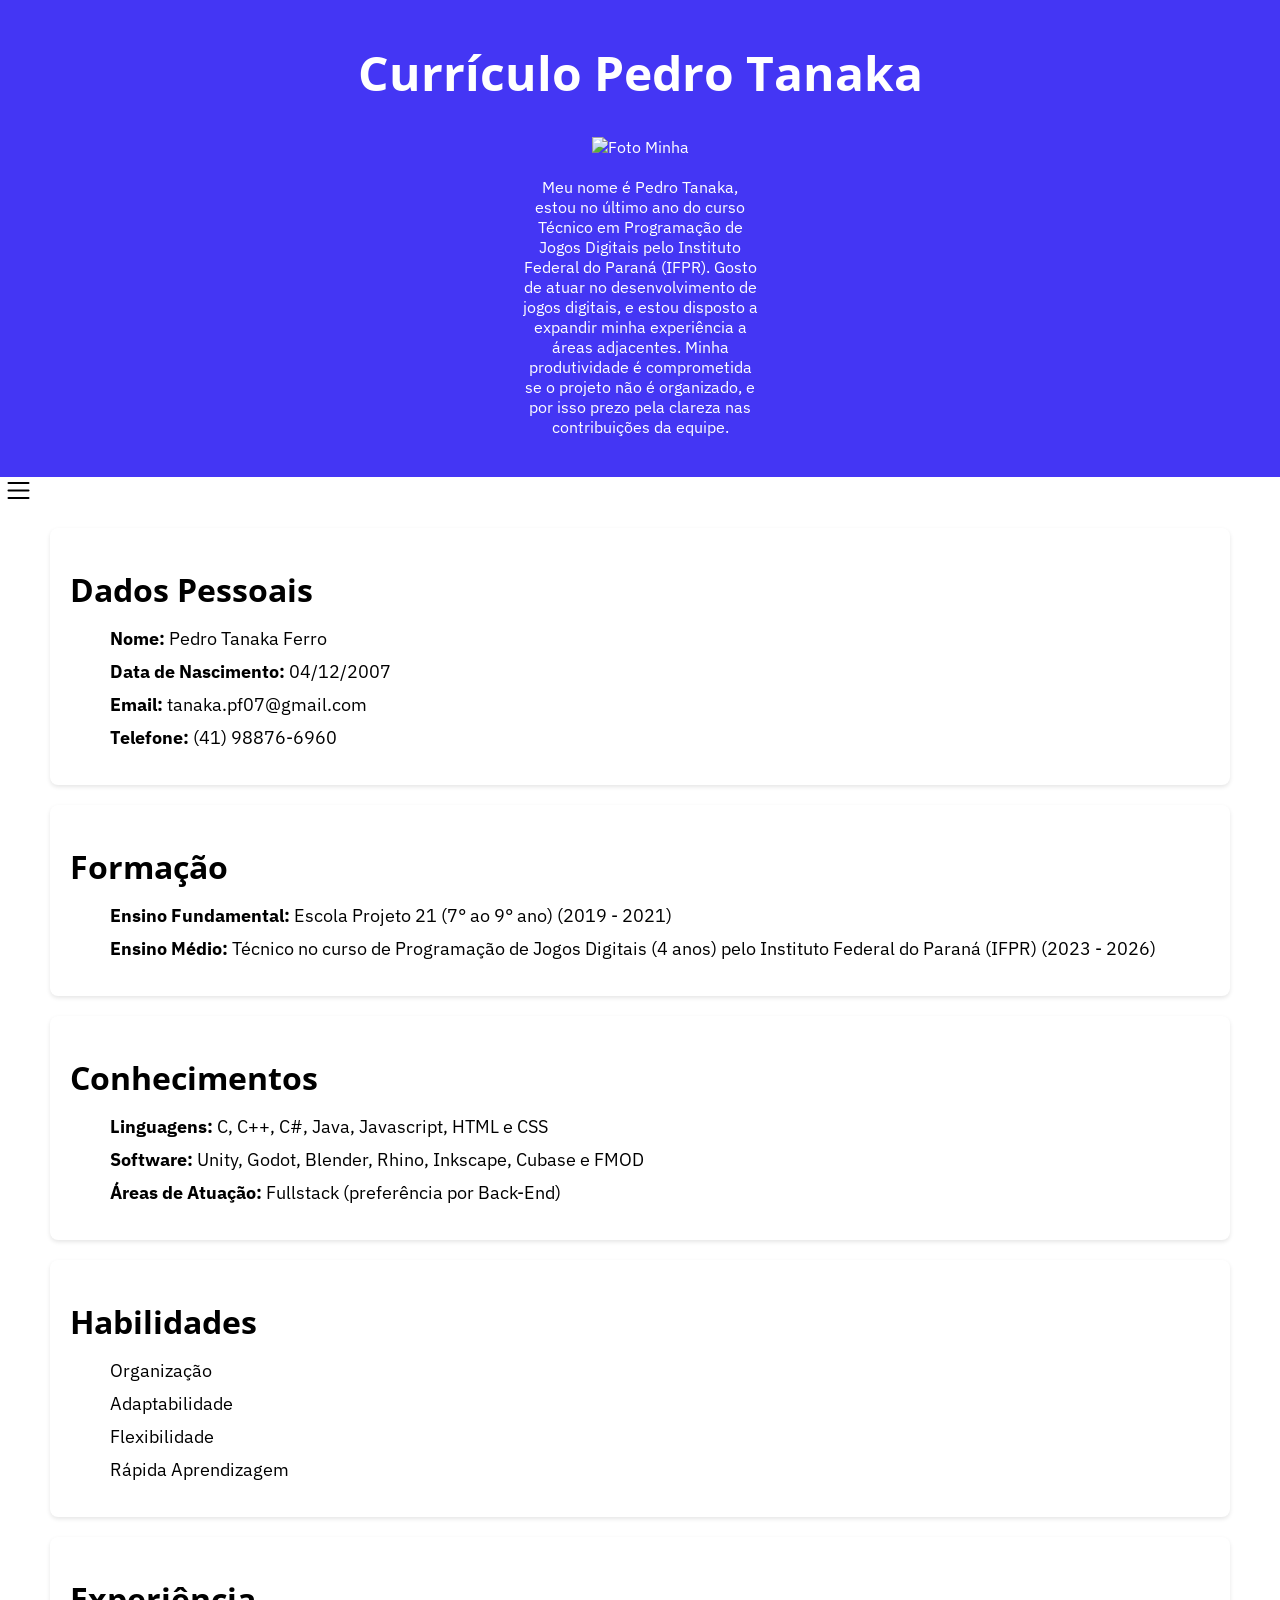
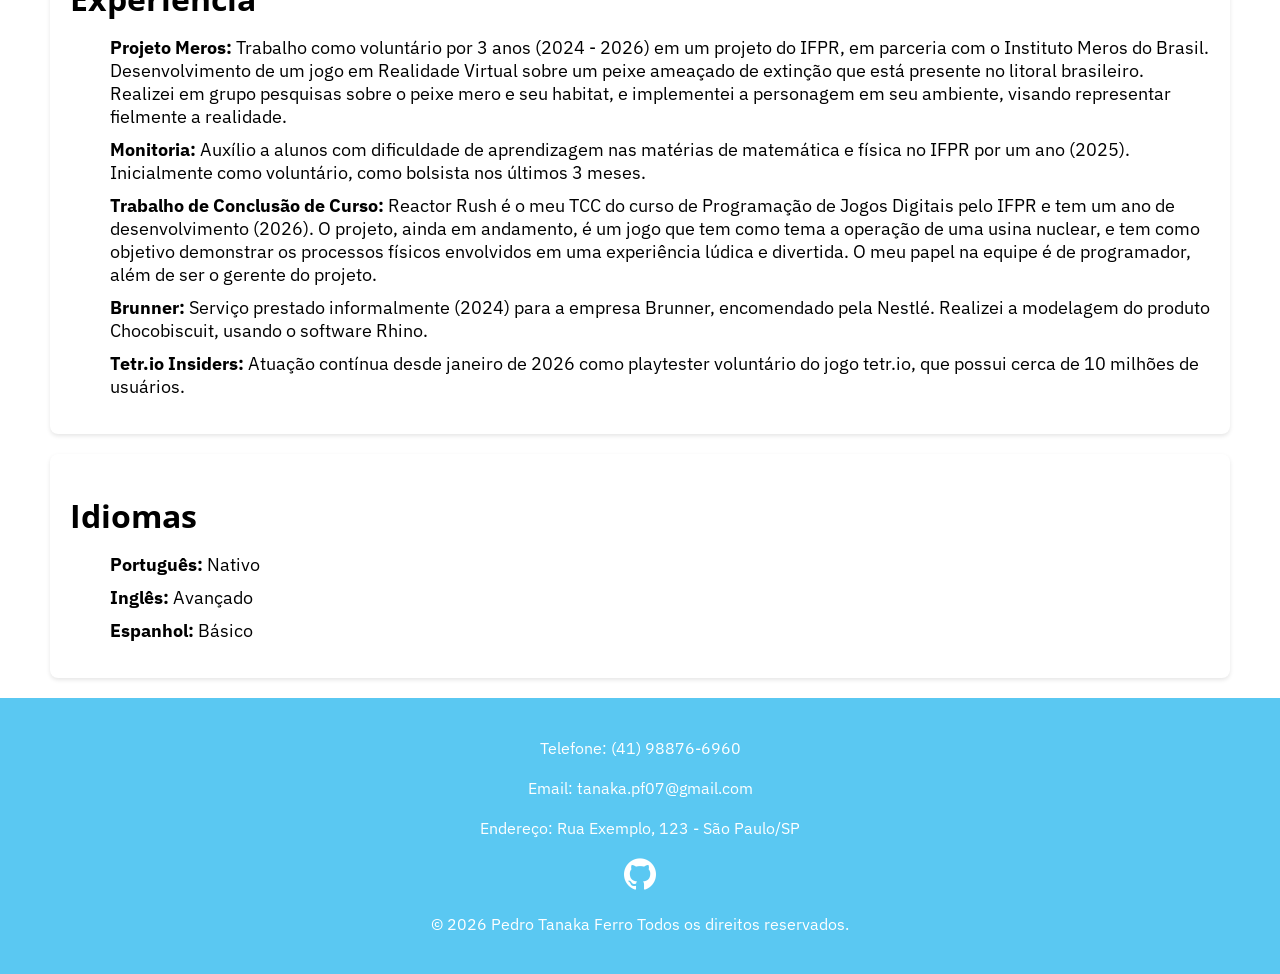
==== index.html @ bd95fc8f "Quase pronto já" ====
<!DOCTYPE html>
<html lang="pt-br">
<head>
    <meta charset="UTF-8">
    <meta name="viewport" content="width=device-width, initial-scale=1.0">
    <link rel="stylesheet" href="css/style.css">
    <title>Pedro Tanaka Ferro</title>
</head>
<body>
    <div id="sidebar">
        <a href="javascript:void(0)" class="closebtn" onclick="closeNav()">x</a>
        <a href="index.html">Início</a>
        <a href="#dados-pessoais">Dados Pessoais</a>
        <a href="#formacao">Formação</a>
        <a href="#conhecimentos">Conhecimentos</a>
        <a href="#habilidades">Habilidades</a>
        <a href="#experiencia">Experiência</a>
        <a href="#idiomas">Idiomas</a>
    </div>

    <div id="main">

        <header class="apresentacao">
            <h1>Currículo Pedro Tanaka</h1>
            <img src="#" alt="Foto Minha">
            <p>Meu nome é Pedro Tanaka, estou no último ano do curso Técnico em Programação de Jogos Digitais pelo Instituto Federal do Paraná (IFPR). Gosto de atuar no desenvolvimento de jogos digitais, e estou disposto a expandir minha experiência a áreas adjacentes. Minha produtividade é comprometida se o projeto não é organizado, e por isso prezo pela clareza nas contribuições da equipe.</p>
        </header>
        <button id="openbtn" class="openbtn" onclick="openNav()"><img src="imagens/icons-menu-s.png"></button>

        <section id="dados-pessoais">
            <h2>Dados Pessoais</h2>
            <ul>
                <li><b>Nome:</b> Pedro Tanaka Ferro</li>
                <li><b>Data de Nascimento:</b> 04/12/2007<li>
                <li><b>Email:</b> tanaka.pf07@gmail.com</li>
                <li><b>Telefone:</b> (41) 98876-6960</li>
            </ul>
        </section>

        <section id="formacao">
            <h2>Formação</h2>
            <ul>
                <li><b>Ensino Fundamental:</b> Escola Projeto 21 (7° ao 9° ano) (2019 - 2021)</li>
                <li><b>Ensino Médio:</b> Técnico no curso de Programação de Jogos Digitais (4 anos) pelo Instituto Federal do Paraná (IFPR) (2023 - 2026)<li>
            </ul>
        </section>
        
        <section id="conhecimentos">
            <h2>Conhecimentos</h2>
            <ul>
                <li><b>Linguagens:</b> C, C++, C#, Java, Javascript, HTML e CSS</li>
                <li><b>Software:</b> Unity, Godot, Blender, Rhino, Inkscape, Cubase e FMOD</li>
                <li><b>Áreas de Atuação:</b> Fullstack (preferência por Back-End)</li>
            </ul>
        </section>

        <section id="habilidades">
            <h2>Habilidades</h2>
            <ul>
                <li>Organização</li>
                <li>Adaptabilidade</li>
                <li>Flexibilidade</li>
                <li>Rápida Aprendizagem</li>
            </ul>
        </section>

        <section id="experiencia">
            <h2>Experiência</h2>
            <ul>
                <li><b>Projeto Meros:</b> Trabalho como voluntário por 3 anos (2024 - 2026) em um projeto do IFPR, em parceria com o Instituto Meros do Brasil. Desenvolvimento de um jogo em Realidade Virtual sobre um peixe ameaçado de extinção que está presente no litoral brasileiro. Realizei em grupo pesquisas sobre o peixe mero e seu habitat, e implementei a personagem em seu ambiente, visando representar fielmente a realidade.</li>
                <li><b>Monitoria:</b> Auxílio a alunos com dificuldade de aprendizagem nas matérias de matemática e física no IFPR por um ano (2025). Inicialmente como voluntário, como bolsista nos últimos 3 meses.</li>
                <li><b>Trabalho de Conclusão de Curso:</b> Reactor Rush é o meu TCC do curso de Programação de Jogos Digitais pelo IFPR e tem um ano de desenvolvimento (2026). O projeto, ainda em andamento, é um jogo que tem como tema a operação de uma usina nuclear, e tem como objetivo demonstrar os processos físicos envolvidos em uma experiência lúdica e divertida. O meu papel na equipe é de programador, além de ser o gerente do projeto.</li>
                <li><b>Brunner:</b> Serviço prestado informalmente (2024) para a empresa Brunner, encomendado pela Nestlé. Realizei a modelagem do produto Chocobiscuit, usando o software Rhino.</li>
                <li><b>Tetr.io Insiders:</b> Atuação contínua desde janeiro de 2026 como playtester voluntário do jogo tetr.io, que possui cerca de 10 milhões de usuários.</li>
            </ul>
        </section>

        <section id="idiomas">
            <h2>Idiomas</h2>
            <ul>
                <li><b>Português:</b> Nativo</li>
                <li><b>Inglês:</b> Avançado</li>
                <li><b>Espanhol:</b> Básico</li>
            </ul>
        </section>

        <footer id="contato">
            <p>Telefone: (41) 98876-6960</p>
            <p>Email: tanaka.pf07@gmail.com</p>
            <p>Endereço: Rua Exemplo, 123 - São Paulo/SP</p>
            <p><a href="https://github.com/PedroTanakaFerro"><img src="imagens/github-white-icon.png" alt="GitHub"></a></p>
            <p>&copy; 2026 Pedro Tanaka Ferro Todos os direitos reservados.</p>
        </footer>
    </div>

    <script src="javascript/script.js"></script>
</body>
</html>
---- css/style.css ----
@import url('https://fonts.googleapis.com/css2?family=Google+Sans+Flex:opsz,wght@6..144,1..1000&family=IBM+Plex+Sans:ital,wght@0,100..700;1,100..700&family=Open+Sans:ital,wght@0,300..800;1,300..800&display=swap');

* {
    font-family: "IBM Plex Sans", "Google Sans Flex", Verdana, sans-serif;
    scroll-behavior: smooth;
}

body {
    margin: 0;
    padding: 0;
    background-color: #fff;
}

h1 {
    font-family: "Open Sans", "Google Sans Flex", Verdana, sans-serif;
    font-size: 48px;
    text-align: center;
    margin-top: 20px;
}

h2 {
    font-family: "Open Sans", "Google Sans Flex", Verdana, sans-serif;
    font-size: 32px;
    margin-top: 20px;
    margin-bottom: 10px;
}

p {
    margin: 20px;
}

ul {
    list-style-type: none;
}

ol {
    list-style-type: decimal;
}

li {
    margin-bottom: 10px;
    font-size: 18px;
}

a {
    color: #fff;
}

section {
    background-color: #fff;
    margin: 20px 50px;
    padding: 20px;
    border-radius: 8px;
    box-shadow: 0 2px 4px rgba(0, 0, 0, 0.1);
}

article {
    margin: 20px 80px;
}

header {
    background-color: #4436F4;
    color: #fff;
    margin: 0;                    
    padding: 20px;
    border-radius: 0;
    text-align: center;
}

header p {
    margin: 20px 500px;
}

footer {
    background-color: #5AC8F2;
    color: #fff;
    margin: 0;                    
    padding: 20px;
    border-radius: 0;
    text-align: center;
}

.openbtn {
    background-color: transparent;
    color: #A624F3;
    border: none;
    width: 10px;
}

#sidebar {
    height: 100%;
    width: 0px;
    position: fixed;
    z-index: 1;
    top: 0;
    left: 0;
    overflow-x: hidden;
    padding-top: 30px;
    background-color: #4436F4;
    transition: 0.5s;
}

#sidebar a {
    display: block;
    color: #fff;
    margin: 10px 25px;
    text-decoration: none;
    font-weight: bold;
}

#sidebar a:hover {
    color: #A624F3;
}

#main {
    transition: 0.5s;
}
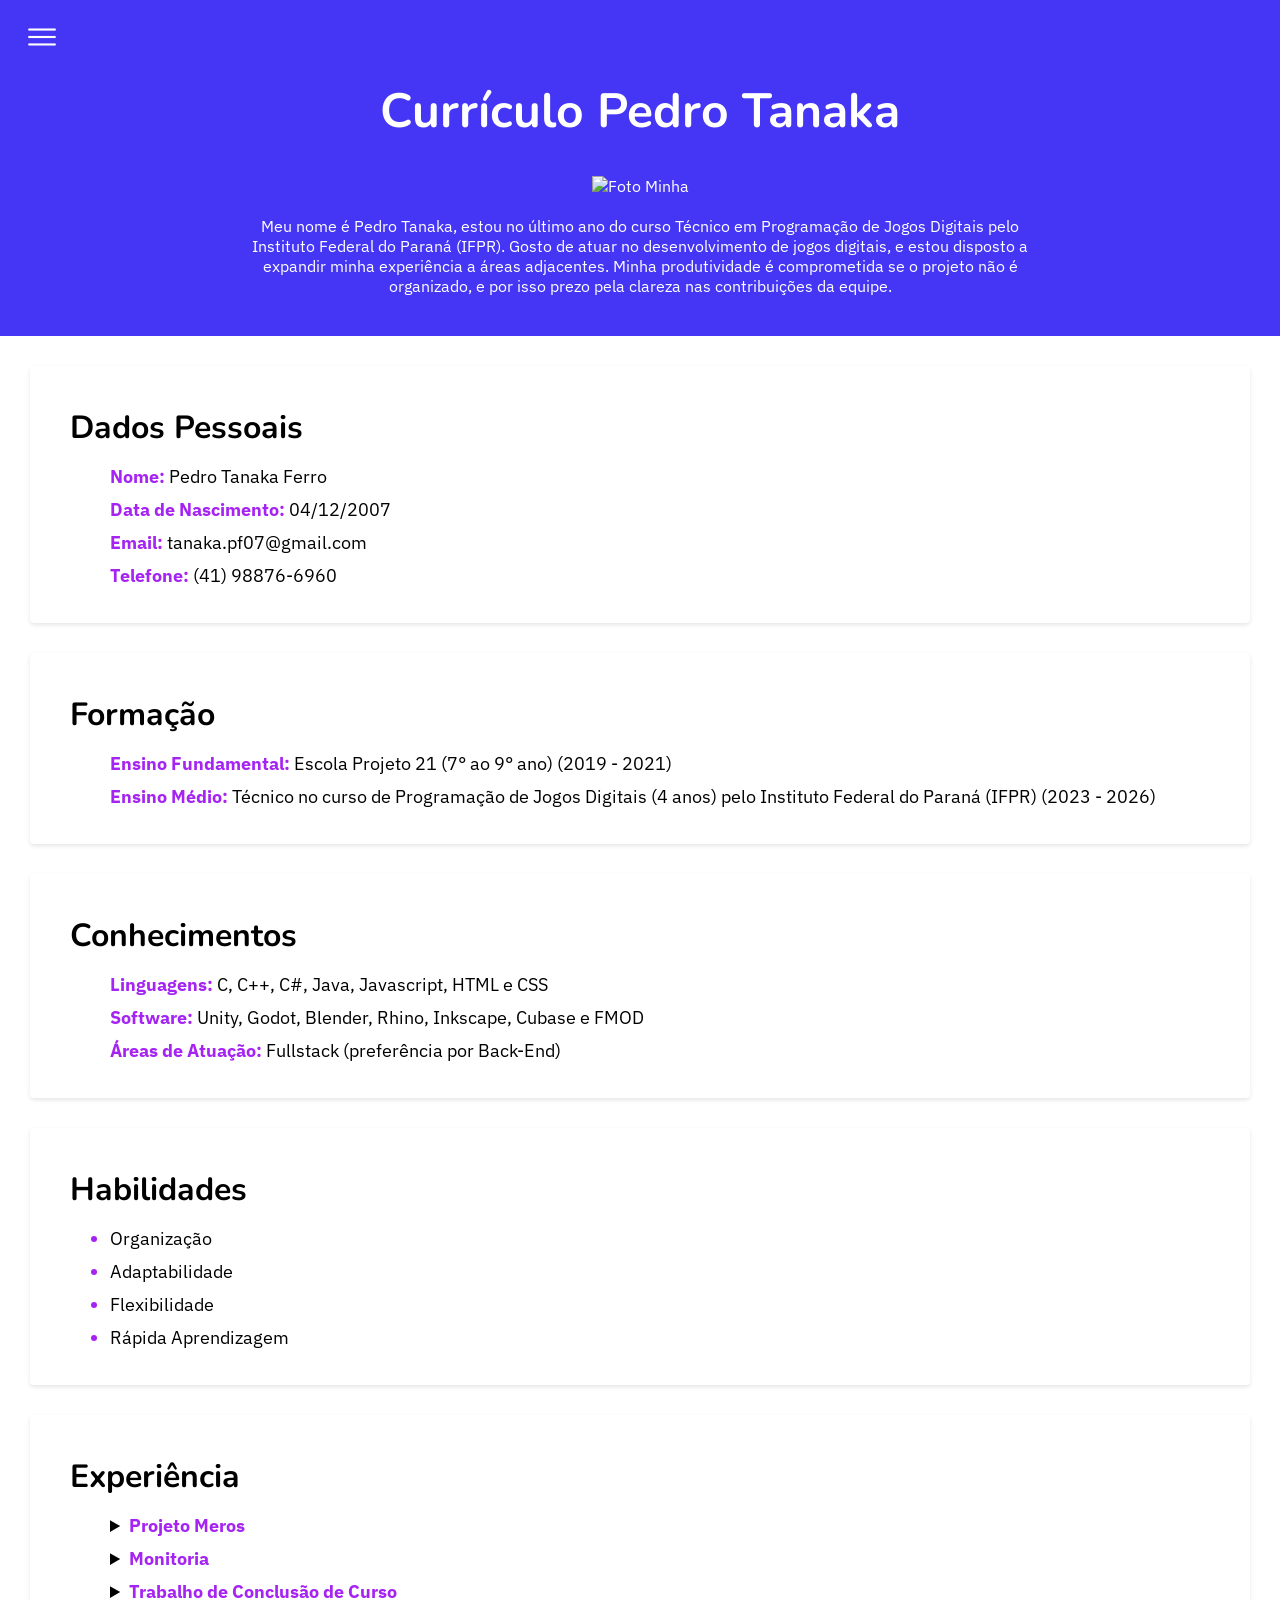
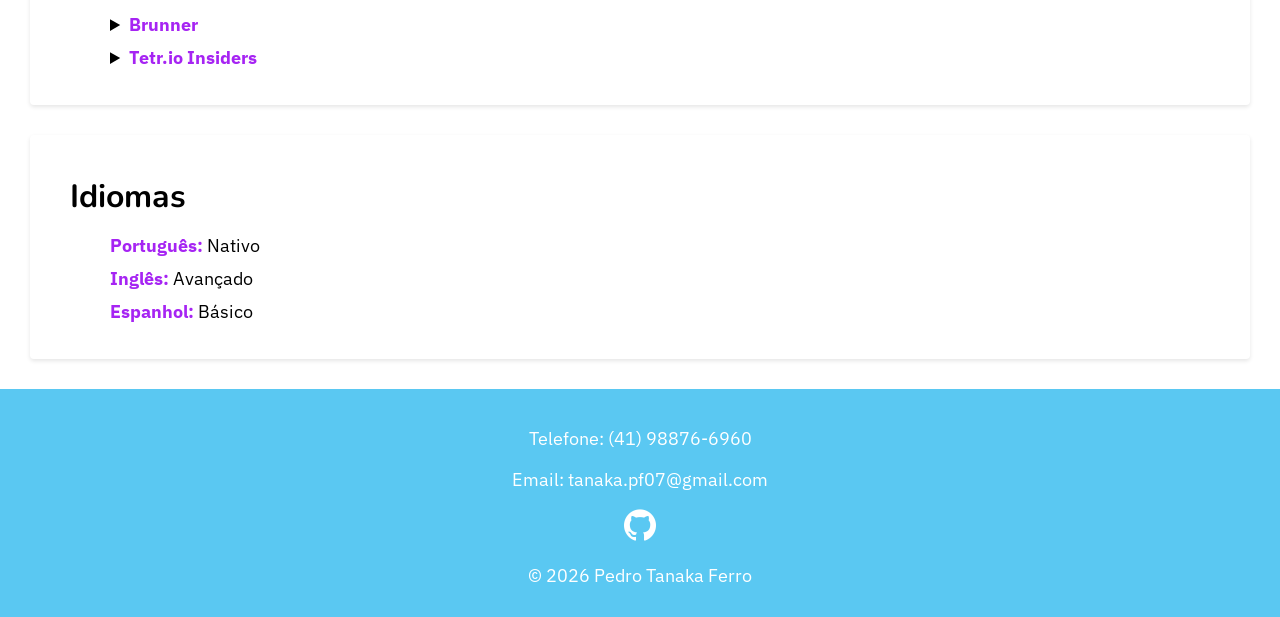
==== commit d33053ec: "Quase pronto" ====
--- a/index.html
+++ b/index.html
@@ -7,8 +7,7 @@
     <title>Pedro Tanaka Ferro</title>
 </head>
 <body>
-    <div id="sidebar">
-        <a href="javascript:void(0)" class="closebtn" onclick="closeNav()">x</a>
+    <nav id="sidebar">
         <a href="index.html">Início</a>
         <a href="#dados-pessoais">Dados Pessoais</a>
         <a href="#formacao">Formação</a>
@@ -16,47 +15,46 @@
         <a href="#habilidades">Habilidades</a>
         <a href="#experiencia">Experiência</a>
         <a href="#idiomas">Idiomas</a>
-    </div>
+    </nav>
 
     <div id="main">
-
         <header class="apresentacao">
+            <button id="openbtn" class="openbtn" onclick="toggleNav()"><img id="menuicon" src="imagens/icons-menu-s.png"></button>
             <h1>Currículo Pedro Tanaka</h1>
             <img src="#" alt="Foto Minha">
             <p>Meu nome é Pedro Tanaka, estou no último ano do curso Técnico em Programação de Jogos Digitais pelo Instituto Federal do Paraná (IFPR). Gosto de atuar no desenvolvimento de jogos digitais, e estou disposto a expandir minha experiência a áreas adjacentes. Minha produtividade é comprometida se o projeto não é organizado, e por isso prezo pela clareza nas contribuições da equipe.</p>
         </header>
-        <button id="openbtn" class="openbtn" onclick="openNav()"><img src="imagens/icons-menu-s.png"></button>
 
         <section id="dados-pessoais">
             <h2>Dados Pessoais</h2>
             <ul>
-                <li><b>Nome:</b> Pedro Tanaka Ferro</li>
-                <li><b>Data de Nascimento:</b> 04/12/2007<li>
-                <li><b>Email:</b> tanaka.pf07@gmail.com</li>
-                <li><b>Telefone:</b> (41) 98876-6960</li>
+                <li><b class="topic">Nome:</b> Pedro Tanaka Ferro</li>
+                <li><b class="topic">Data de Nascimento:</b> 04/12/2007</li>
+                <li><b class="topic">Email:</b> tanaka.pf07@gmail.com</li>
+                <li><b class="topic">Telefone:</b> (41) 98876-6960</li>
             </ul>
         </section>
 
         <section id="formacao">
             <h2>Formação</h2>
             <ul>
-                <li><b>Ensino Fundamental:</b> Escola Projeto 21 (7° ao 9° ano) (2019 - 2021)</li>
-                <li><b>Ensino Médio:</b> Técnico no curso de Programação de Jogos Digitais (4 anos) pelo Instituto Federal do Paraná (IFPR) (2023 - 2026)<li>
+                <li><b class="topic">Ensino Fundamental:</b> Escola Projeto 21 (7° ao 9° ano) (2019 - 2021)</li>
+                <li><b class="topic">Ensino Médio:</b> Técnico no curso de Programação de Jogos Digitais (4 anos) pelo Instituto Federal do Paraná (IFPR) (2023 - 2026)</li>
             </ul>
         </section>
         
         <section id="conhecimentos">
             <h2>Conhecimentos</h2>
             <ul>
-                <li><b>Linguagens:</b> C, C++, C#, Java, Javascript, HTML e CSS</li>
-                <li><b>Software:</b> Unity, Godot, Blender, Rhino, Inkscape, Cubase e FMOD</li>
-                <li><b>Áreas de Atuação:</b> Fullstack (preferência por Back-End)</li>
+                <li><b class="topic">Linguagens:</b> C, C++, C#, Java, Javascript, HTML e CSS</li>
+                <li><b class="topic">Software:</b> Unity, Godot, Blender, Rhino, Inkscape, Cubase e FMOD</li>
+                <li><b class="topic">Áreas de Atuação:</b> Fullstack (preferência por Back-End)</li>
             </ul>
         </section>
 
         <section id="habilidades">
             <h2>Habilidades</h2>
-            <ul>
+            <ul id="abilities">
                 <li>Organização</li>
                 <li>Adaptabilidade</li>
                 <li>Flexibilidade</li>
@@ -67,29 +65,53 @@
         <section id="experiencia">
             <h2>Experiência</h2>
             <ul>
-                <li><b>Projeto Meros:</b> Trabalho como voluntário por 3 anos (2024 - 2026) em um projeto do IFPR, em parceria com o Instituto Meros do Brasil. Desenvolvimento de um jogo em Realidade Virtual sobre um peixe ameaçado de extinção que está presente no litoral brasileiro. Realizei em grupo pesquisas sobre o peixe mero e seu habitat, e implementei a personagem em seu ambiente, visando representar fielmente a realidade.</li>
-                <li><b>Monitoria:</b> Auxílio a alunos com dificuldade de aprendizagem nas matérias de matemática e física no IFPR por um ano (2025). Inicialmente como voluntário, como bolsista nos últimos 3 meses.</li>
-                <li><b>Trabalho de Conclusão de Curso:</b> Reactor Rush é o meu TCC do curso de Programação de Jogos Digitais pelo IFPR e tem um ano de desenvolvimento (2026). O projeto, ainda em andamento, é um jogo que tem como tema a operação de uma usina nuclear, e tem como objetivo demonstrar os processos físicos envolvidos em uma experiência lúdica e divertida. O meu papel na equipe é de programador, além de ser o gerente do projeto.</li>
-                <li><b>Brunner:</b> Serviço prestado informalmente (2024) para a empresa Brunner, encomendado pela Nestlé. Realizei a modelagem do produto Chocobiscuit, usando o software Rhino.</li>
-                <li><b>Tetr.io Insiders:</b> Atuação contínua desde janeiro de 2026 como playtester voluntário do jogo tetr.io, que possui cerca de 10 milhões de usuários.</li>
+                <li>
+                    <details>
+                        <summary><b class="topic">Projeto Meros</b></summary>
+                        <p>Trabalho como voluntário por 3 anos (2024 - 2026) em um projeto do IFPR, em parceria com o Instituto Meros do Brasil. Desenvolvimento de um jogo em Realidade Virtual sobre um peixe ameaçado de extinção que está presente no litoral brasileiro. Realizei em grupo pesquisas sobre o peixe mero e seu habitat, e implementei a personagem em seu ambiente, visando representar fielmente a realidade.</p>
+                    </details>
+                </li>
+                <li>
+                    <details>
+                        <summary><b class="topic">Monitoria</b></summary>
+                        <p>Auxílio a alunos com dificuldade de aprendizagem nas matérias de matemática e física no IFPR por um ano (2025). Inicialmente como voluntário, como bolsista nos últimos 3 meses.</p>
+                    </details>
+                </li>
+                <li>
+                    <details>
+                        <summary><b class="topic">Trabalho de Conclusão de Curso</b></summary>
+                        <p>Reactor Rush é o meu TCC do curso de Programação de Jogos Digitais pelo IFPR e tem um ano de desenvolvimento (2026). O projeto, ainda em andamento, é um jogo que tem como tema a operação de uma usina nuclear, e tem como objetivo demonstrar os processos físicos envolvidos em uma experiência lúdica e divertida. O meu papel na equipe é de programador, além de ser o gerente do projeto.</p>
+                    </details>
+                </li>
+                <li>
+                    <details>
+                        <summary><b class="topic">Brunner</b></summary>
+                        <p>Serviço prestado informalmente (2024) para a empresa Brunner, encomendado pela Nestlé. Realizei a modelagem do produto Chocobiscuit, usando o software Rhino.</p>
+                    </details>
+                </li>
+                <li>
+                    <details>
+                        <summary><b class="topic">Tetr.io Insiders</b></summary>
+                        <p>Atuação contínua desde janeiro de 2026 como playtester voluntário do jogo tetr.io, que possui cerca de 10 milhões de usuários.</p>
+                    </details>
+                </li>
             </ul>
         </section>
 
         <section id="idiomas">
             <h2>Idiomas</h2>
             <ul>
-                <li><b>Português:</b> Nativo</li>
-                <li><b>Inglês:</b> Avançado</li>
-                <li><b>Espanhol:</b> Básico</li>
+                <li><b class="topic">Português:</b> Nativo</li>
+                <li><b class="topic">Inglês:</b> Avançado</li>
+                <li><b class="topic">Espanhol:</b> Básico</li>
             </ul>
         </section>
 
         <footer id="contato">
             <p>Telefone: (41) 98876-6960</p>
             <p>Email: tanaka.pf07@gmail.com</p>
-            <p>Endereço: Rua Exemplo, 123 - São Paulo/SP</p>
             <p><a href="https://github.com/PedroTanakaFerro"><img src="imagens/github-white-icon.png" alt="GitHub"></a></p>
-            <p>&copy; 2026 Pedro Tanaka Ferro Todos os direitos reservados.</p>
+            <p>&copy; 2026 Pedro Tanaka Ferro</p>
         </footer>
     </div>
 
--- a/css/style.css
+++ b/css/style.css
@@ -1,4 +1,4 @@
-@import url('https://fonts.googleapis.com/css2?family=Google+Sans+Flex:opsz,wght@6..144,1..1000&family=IBM+Plex+Sans:ital,wght@0,100..700;1,100..700&family=Open+Sans:ital,wght@0,300..800;1,300..800&display=swap');
+@import url('https://fonts.googleapis.com/css2?family=Google+Sans+Flex:opsz,wght@6..144,1..1000&family=IBM+Plex+Sans:ital,wght@0,100..700;1,100..700&family=Nunito:ital,wght@0,200..1000;1,200..1000&display=swap');
 
 * {
     font-family: "IBM Plex Sans", "Google Sans Flex", Verdana, sans-serif;
@@ -12,21 +12,17 @@
 }
 
 h1 {
-    font-family: "Open Sans", "Google Sans Flex", Verdana, sans-serif;
+    font-family: "Nunito", "Google Sans Flex", Verdana, sans-serif;
     font-size: 48px;
     text-align: center;
     margin-top: 20px;
 }
 
 h2 {
-    font-family: "Open Sans", "Google Sans Flex", Verdana, sans-serif;
+    font-family: "Nunito", "Google Sans Flex", Verdana, sans-serif;
     font-size: 32px;
     margin-top: 20px;
     margin-bottom: 10px;
-}
-
-p {
-    margin: 20px;
 }
 
 ul {
@@ -37,7 +33,7 @@
     list-style-type: decimal;
 }
 
-li {
+li, p {
     margin-bottom: 10px;
     font-size: 18px;
 }
@@ -46,11 +42,28 @@
     color: #fff;
 }
 
+header {
+    background-color: #4436F4;
+    color: #fff;
+    margin: 0;
+    padding: 20px;
+    display: flex;
+    flex-direction: column;
+    align-items: center;
+    text-align: center;
+}
+
+header p {
+    width: 800px;
+    margin: 20px;
+    font-size: 16px;
+}
+
 section {
     background-color: #fff;
-    margin: 20px 50px;
-    padding: 20px;
-    border-radius: 8px;
+    margin: 30px;
+    padding: 20px 40px;
+    border-radius: 4px;
     box-shadow: 0 2px 4px rgba(0, 0, 0, 0.1);
 }
 
@@ -58,33 +71,32 @@
     margin: 20px 80px;
 }
 
-header {
-    background-color: #4436F4;
+.topic {
+    color: #A624F3;
+}
+
+#abilities {
+    list-style-type: disc;
+}
+
+#abilities li::marker {
+    color: #A624F3;
+}
+
+#contato {
+    background-color: #5AC8F2;
     color: #fff;
-    margin: 0;                    
+    margin: 0;
     padding: 20px;
-    border-radius: 0;
     text-align: center;
 }
 
-header p {
-    margin: 20px 500px;
-}
-
-footer {
-    background-color: #5AC8F2;
-    color: #fff;
-    margin: 0;                    
-    padding: 20px;
-    border-radius: 0;
-    text-align: center;
-}
-
-.openbtn {
+#openbtn {
     background-color: transparent;
     color: #A624F3;
     border: none;
     width: 10px;
+    align-self: start;
 }
 
 #sidebar {
@@ -108,10 +120,6 @@
     font-weight: bold;
 }
 
-#sidebar a:hover {
-    color: #A624F3;
-}
-
 #main {
     transition: 0.5s;
 }
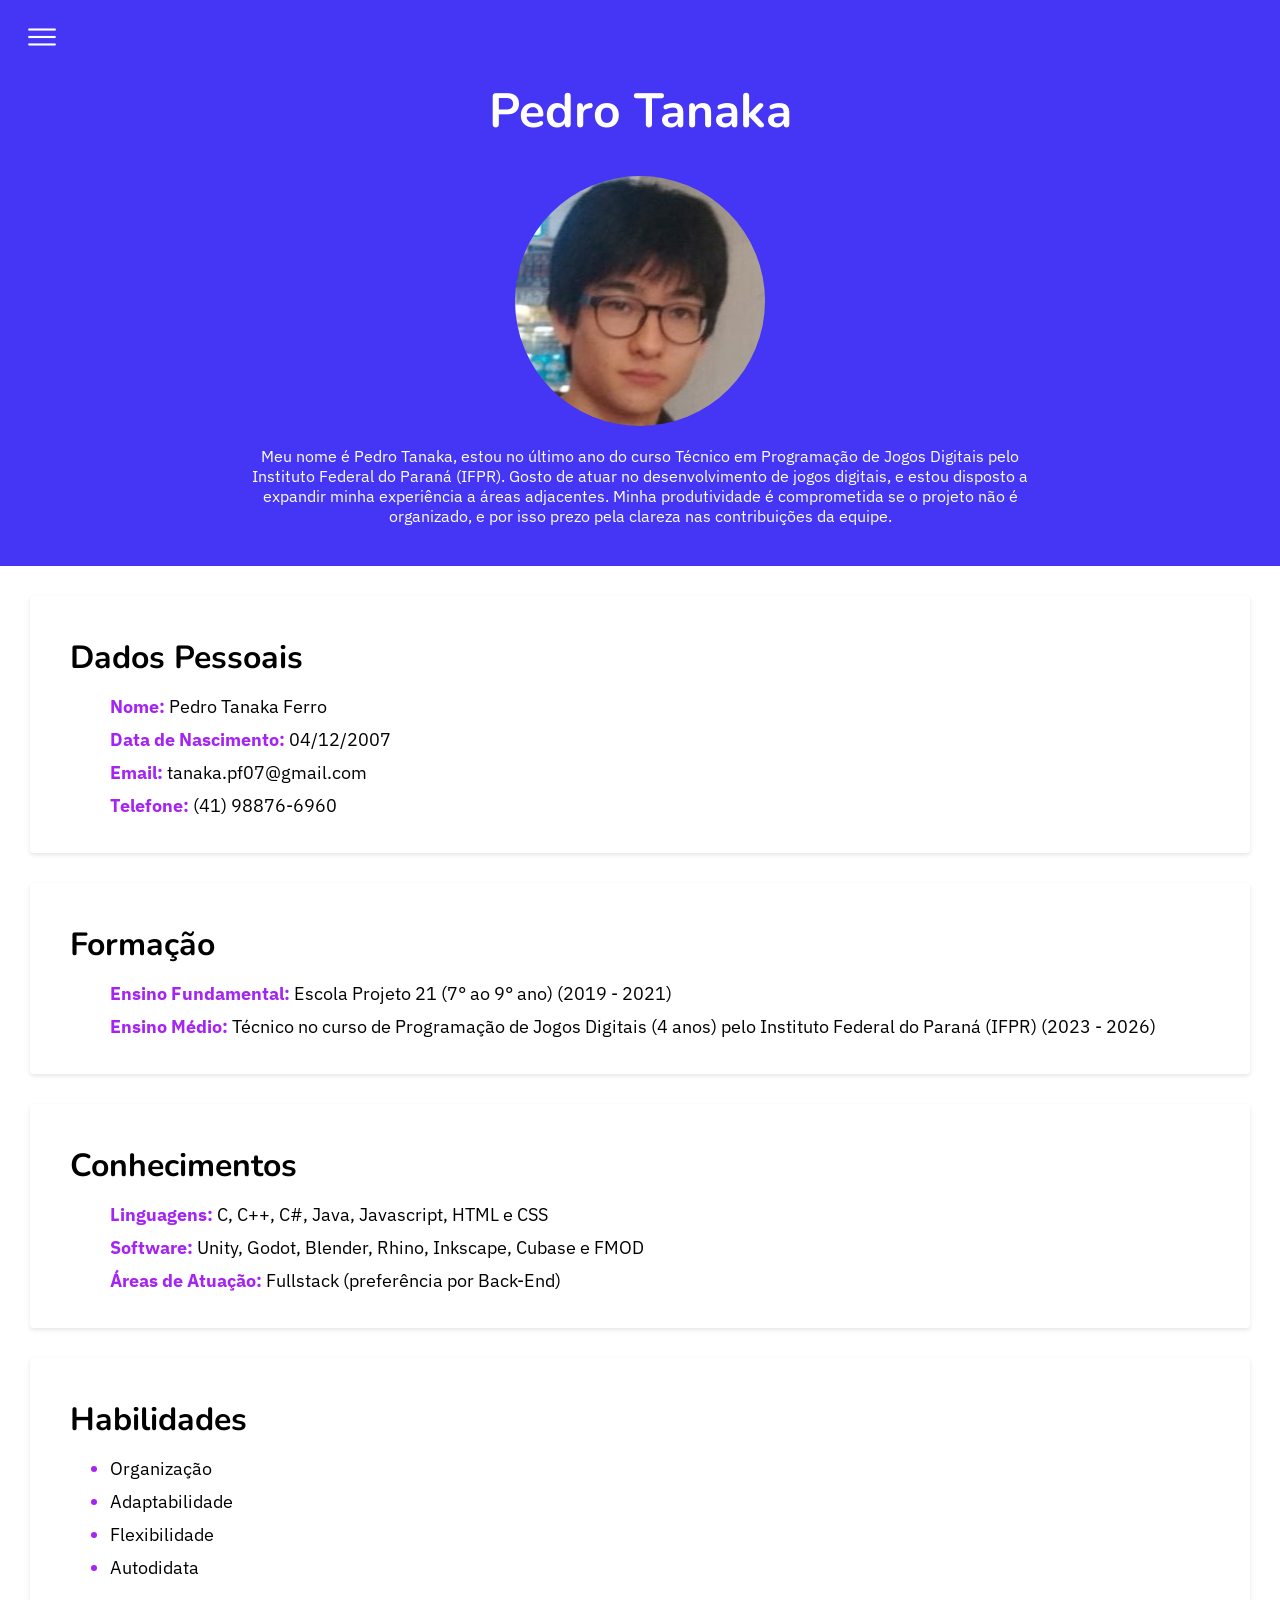
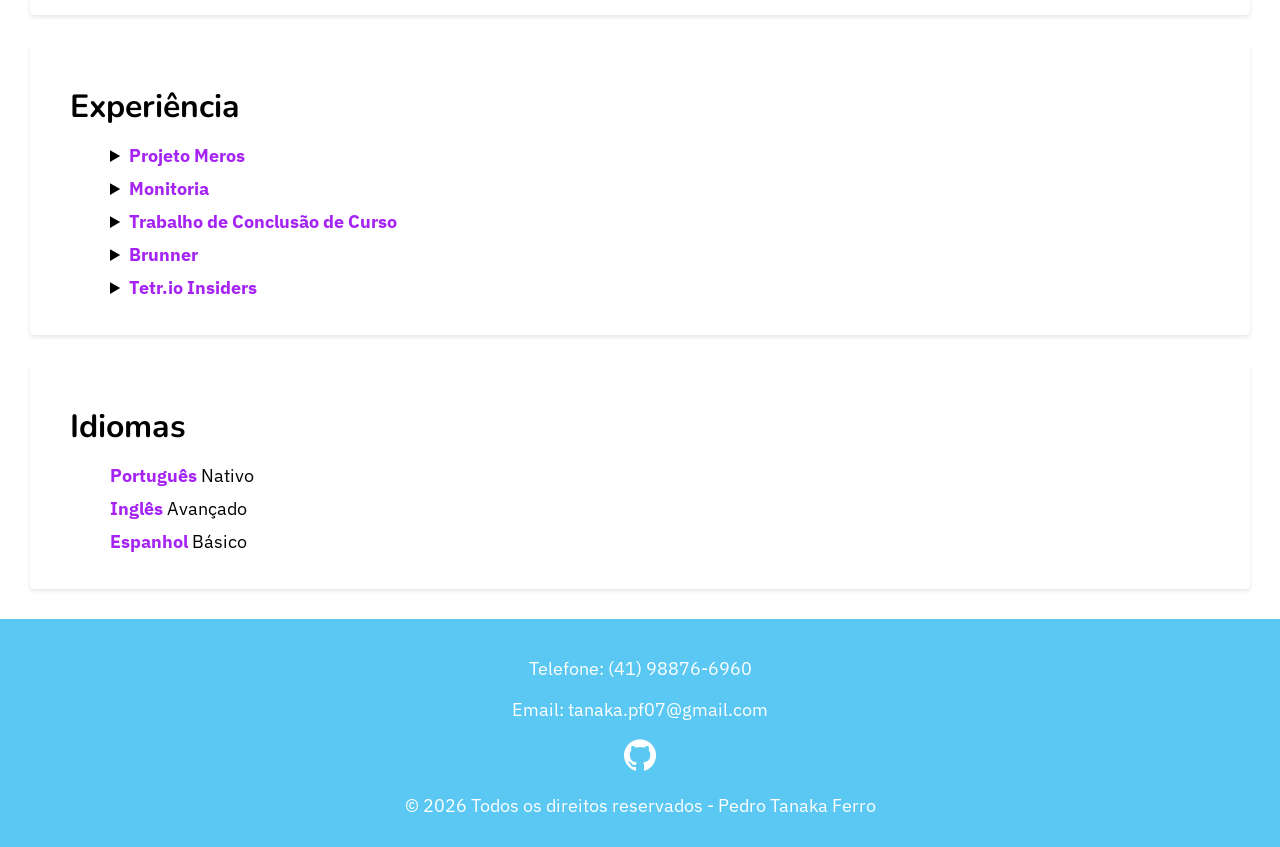
==== commit acab360e: "Ajustes finais Pronto 100% frfr" ====
--- a/index.html
+++ b/index.html
@@ -19,9 +19,9 @@
 
     <div id="main">
         <header class="apresentacao">
-            <button id="openbtn" class="openbtn" onclick="toggleNav()"><img id="menuicon" src="imagens/icons-menu-s.png"></button>
-            <h1>Currículo Pedro Tanaka</h1>
-            <img src="#" alt="Foto Minha">
+            <button class="menu-btn" onclick="toggleNav()"><img id="menuicon" src="imagens/icons-menu-s.png"></button>
+            <h1>Pedro Tanaka</h1>
+            <img id="foto" src="imagens/foto.jpg" alt="Foto Minha">
             <p>Meu nome é Pedro Tanaka, estou no último ano do curso Técnico em Programação de Jogos Digitais pelo Instituto Federal do Paraná (IFPR). Gosto de atuar no desenvolvimento de jogos digitais, e estou disposto a expandir minha experiência a áreas adjacentes. Minha produtividade é comprometida se o projeto não é organizado, e por isso prezo pela clareza nas contribuições da equipe.</p>
         </header>
 
@@ -58,7 +58,7 @@
                 <li>Organização</li>
                 <li>Adaptabilidade</li>
                 <li>Flexibilidade</li>
-                <li>Rápida Aprendizagem</li>
+                <li>Autodidata</li>
             </ul>
         </section>
 
@@ -101,9 +101,9 @@
         <section id="idiomas">
             <h2>Idiomas</h2>
             <ul>
-                <li><b class="topic">Português:</b> Nativo</li>
-                <li><b class="topic">Inglês:</b> Avançado</li>
-                <li><b class="topic">Espanhol:</b> Básico</li>
+                <li><b class="topic">Português</b> Nativo</li>
+                <li><b class="topic">Inglês</b> Avançado</li>
+                <li><b class="topic">Espanhol</b> Básico</li>
             </ul>
         </section>
 
@@ -111,7 +111,7 @@
             <p>Telefone: (41) 98876-6960</p>
             <p>Email: tanaka.pf07@gmail.com</p>
             <p><a href="https://github.com/PedroTanakaFerro"><img src="imagens/github-white-icon.png" alt="GitHub"></a></p>
-            <p>&copy; 2026 Pedro Tanaka Ferro</p>
+            <p>&copy; 2026 Todos os direitos reservados - Pedro Tanaka Ferro</p>
         </footer>
     </div>
 
--- a/css/style.css
+++ b/css/style.css
@@ -71,6 +71,10 @@
     margin: 20px 80px;
 }
 
+#foto {
+    border-radius: 125px;
+}
+
 .topic {
     color: #A624F3;
 }
@@ -91,7 +95,7 @@
     text-align: center;
 }
 
-#openbtn {
+.menu-btn {
     background-color: transparent;
     color: #A624F3;
     border: none;
@@ -116,6 +120,7 @@
     display: block;
     color: #fff;
     margin: 10px 25px;
+    font-size: 20px;
     text-decoration: none;
     font-weight: bold;
 }
@@ -123,3 +128,9 @@
 #main {
     transition: 0.5s;
 }
+
+@media screen and (max-height: 450px) {
+  #sidebar {padding-top: 15px;}
+  #sidebar a {font-size: 16px;}
+}
+
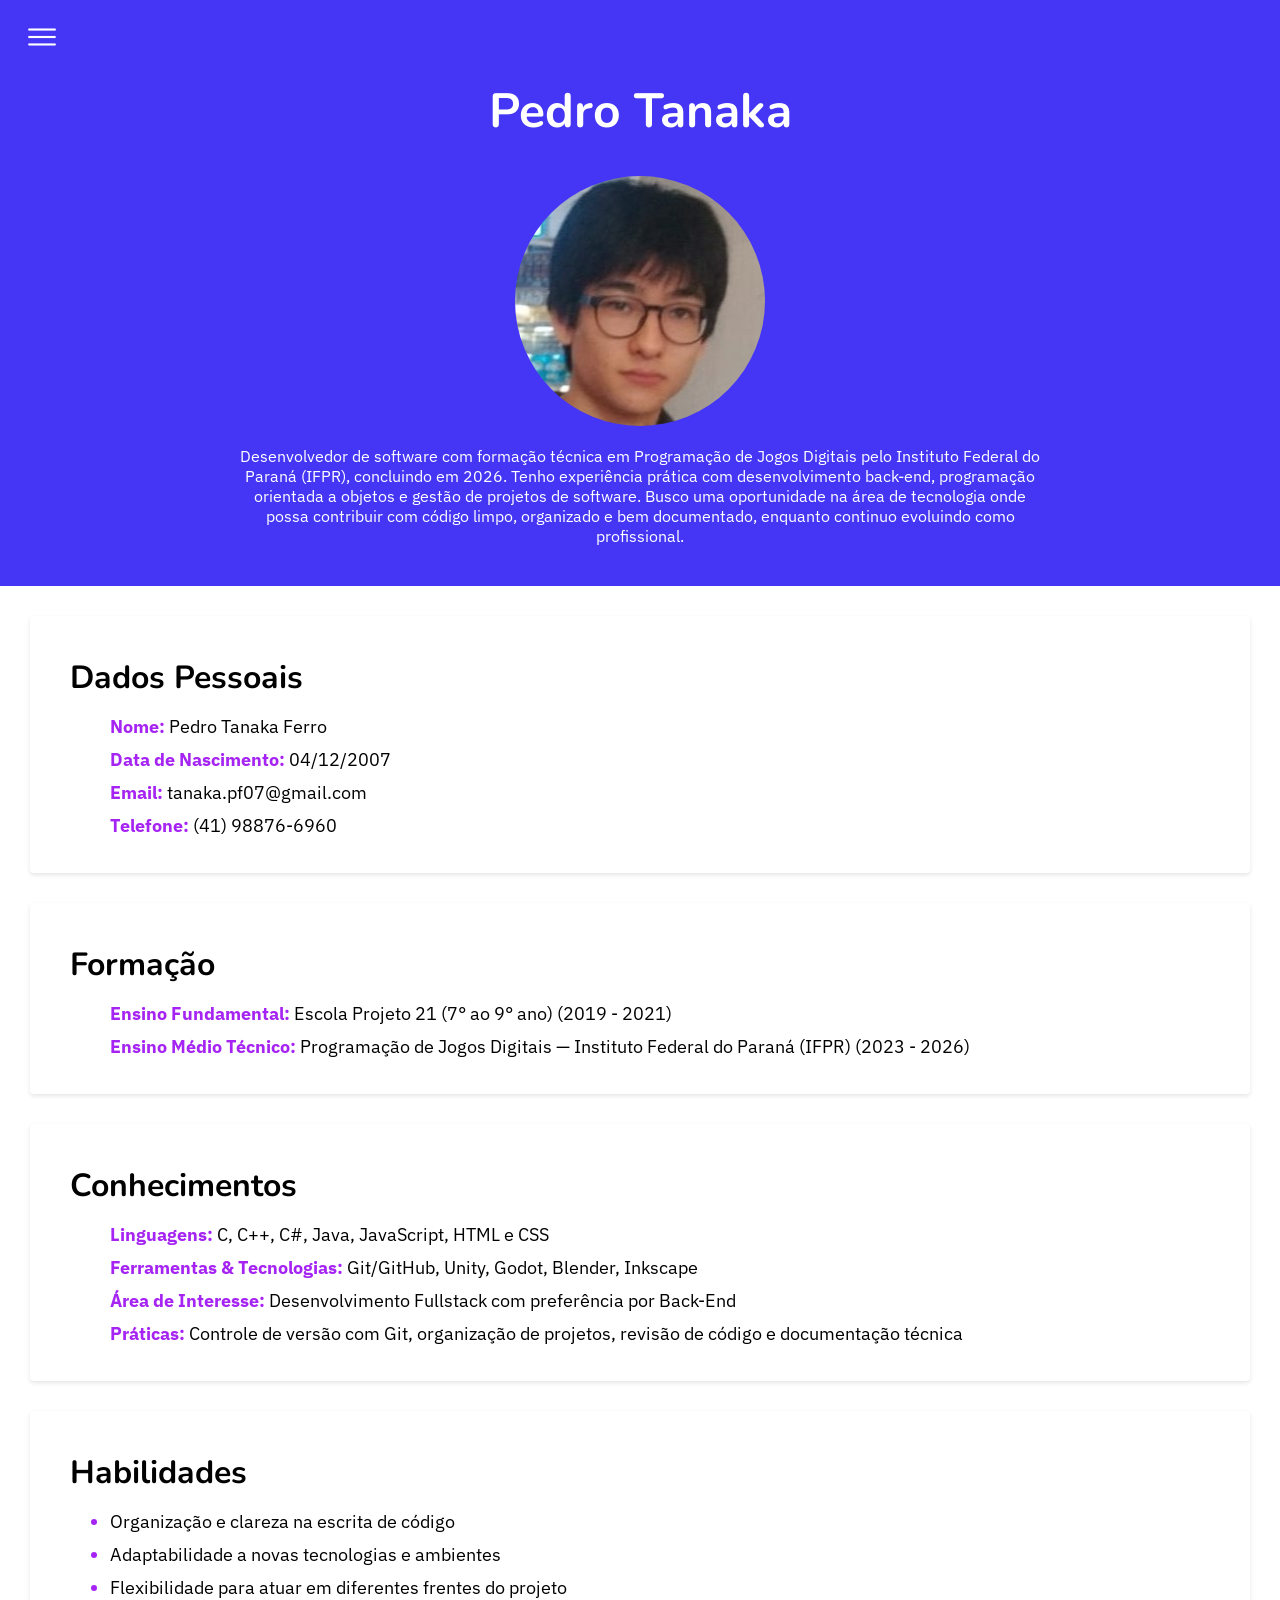
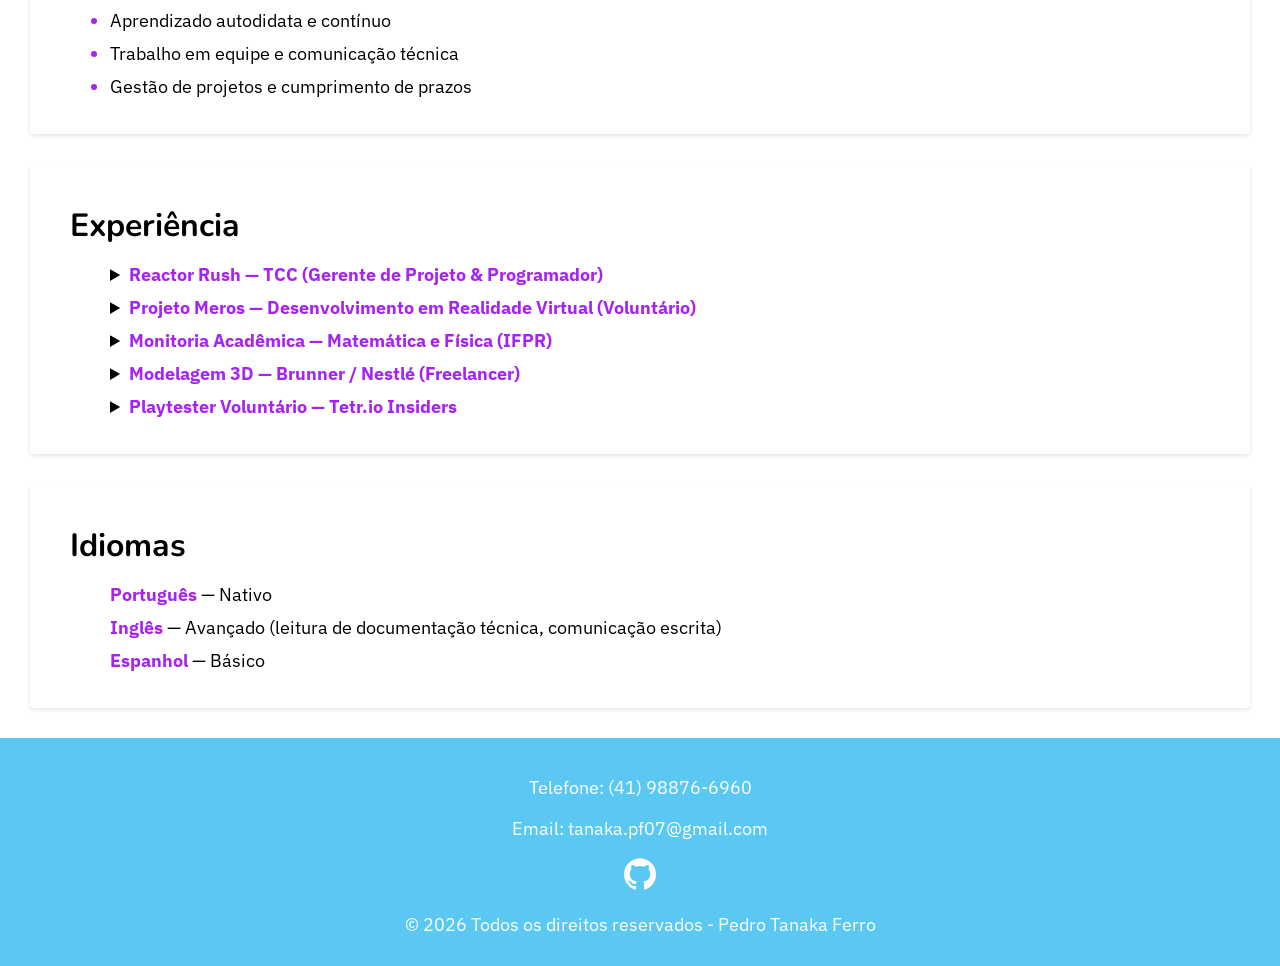
==== commit b816a914: "IA Claude refez Prompt: "Altere esse site para que ele seja voltado para uma vaga de emprego na área" ====
--- a/index.html
+++ b/index.html
@@ -22,7 +22,7 @@
             <button class="menu-btn" onclick="toggleNav()"><img id="menuicon" src="imagens/icons-menu-s.png"></button>
             <h1>Pedro Tanaka</h1>
             <img id="foto" src="imagens/foto.jpg" alt="Foto Minha">
-            <p>Meu nome é Pedro Tanaka, estou no último ano do curso Técnico em Programação de Jogos Digitais pelo Instituto Federal do Paraná (IFPR). Gosto de atuar no desenvolvimento de jogos digitais, e estou disposto a expandir minha experiência a áreas adjacentes. Minha produtividade é comprometida se o projeto não é organizado, e por isso prezo pela clareza nas contribuições da equipe.</p>
+            <p>Desenvolvedor de software com formação técnica em Programação de Jogos Digitais pelo Instituto Federal do Paraná (IFPR), concluindo em 2026. Tenho experiência prática com desenvolvimento back-end, programação orientada a objetos e gestão de projetos de software. Busco uma oportunidade na área de tecnologia onde possa contribuir com código limpo, organizado e bem documentado, enquanto continuo evoluindo como profissional.</p>
         </header>
 
         <section id="dados-pessoais">
@@ -39,26 +39,29 @@
             <h2>Formação</h2>
             <ul>
                 <li><b class="topic">Ensino Fundamental:</b> Escola Projeto 21 (7° ao 9° ano) (2019 - 2021)</li>
-                <li><b class="topic">Ensino Médio:</b> Técnico no curso de Programação de Jogos Digitais (4 anos) pelo Instituto Federal do Paraná (IFPR) (2023 - 2026)</li>
+                <li><b class="topic">Ensino Médio Técnico:</b> Programação de Jogos Digitais — Instituto Federal do Paraná (IFPR) (2023 - 2026)</li>
             </ul>
         </section>
         
         <section id="conhecimentos">
             <h2>Conhecimentos</h2>
             <ul>
-                <li><b class="topic">Linguagens:</b> C, C++, C#, Java, Javascript, HTML e CSS</li>
-                <li><b class="topic">Software:</b> Unity, Godot, Blender, Rhino, Inkscape, Cubase e FMOD</li>
-                <li><b class="topic">Áreas de Atuação:</b> Fullstack (preferência por Back-End)</li>
+                <li><b class="topic">Linguagens:</b> C, C++, C#, Java, JavaScript, HTML e CSS</li>
+                <li><b class="topic">Ferramentas & Tecnologias:</b> Git/GitHub, Unity, Godot, Blender, Inkscape</li>
+                <li><b class="topic">Área de Interesse:</b> Desenvolvimento Fullstack com preferência por Back-End</li>
+                <li><b class="topic">Práticas:</b> Controle de versão com Git, organização de projetos, revisão de código e documentação técnica</li>
             </ul>
         </section>
 
         <section id="habilidades">
             <h2>Habilidades</h2>
             <ul id="abilities">
-                <li>Organização</li>
-                <li>Adaptabilidade</li>
-                <li>Flexibilidade</li>
-                <li>Autodidata</li>
+                <li>Organização e clareza na escrita de código</li>
+                <li>Adaptabilidade a novas tecnologias e ambientes</li>
+                <li>Flexibilidade para atuar em diferentes frentes do projeto</li>
+                <li>Aprendizado autodidata e contínuo</li>
+                <li>Trabalho em equipe e comunicação técnica</li>
+                <li>Gestão de projetos e cumprimento de prazos</li>
             </ul>
         </section>
 
@@ -67,32 +70,32 @@
             <ul>
                 <li>
                     <details>
-                        <summary><b class="topic">Projeto Meros</b></summary>
-                        <p>Trabalho como voluntário por 3 anos (2024 - 2026) em um projeto do IFPR, em parceria com o Instituto Meros do Brasil. Desenvolvimento de um jogo em Realidade Virtual sobre um peixe ameaçado de extinção que está presente no litoral brasileiro. Realizei em grupo pesquisas sobre o peixe mero e seu habitat, e implementei a personagem em seu ambiente, visando representar fielmente a realidade.</p>
+                        <summary><b class="topic">Reactor Rush — TCC (Gerente de Projeto & Programador)</b></summary>
+                        <p>Projeto de Conclusão de Curso em desenvolvimento desde 2026 pelo IFPR. Jogo educativo sobre operação de usina nuclear, com foco em representar processos físicos reais de forma lúdica. Atuo como programador principal e gerente do projeto, sendo responsável pela arquitetura do software, distribuição de tarefas e acompanhamento das entregas da equipe.</p>
                     </details>
                 </li>
                 <li>
                     <details>
-                        <summary><b class="topic">Monitoria</b></summary>
-                        <p>Auxílio a alunos com dificuldade de aprendizagem nas matérias de matemática e física no IFPR por um ano (2025). Inicialmente como voluntário, como bolsista nos últimos 3 meses.</p>
+                        <summary><b class="topic">Projeto Meros — Desenvolvimento em Realidade Virtual (Voluntário)</b></summary>
+                        <p>Participação por 3 anos (2024 - 2026) em projeto do IFPR em parceria com o Instituto Meros do Brasil. Desenvolvimento de aplicação em Realidade Virtual utilizando Unity e C#, representando o ambiente submarino do peixe mero. Responsável pela implementação do personagem e integração com o ambiente 3D, com base em pesquisa técnica e científica.</p>
                     </details>
                 </li>
                 <li>
                     <details>
-                        <summary><b class="topic">Trabalho de Conclusão de Curso</b></summary>
-                        <p>Reactor Rush é o meu TCC do curso de Programação de Jogos Digitais pelo IFPR e tem um ano de desenvolvimento (2026). O projeto, ainda em andamento, é um jogo que tem como tema a operação de uma usina nuclear, e tem como objetivo demonstrar os processos físicos envolvidos em uma experiência lúdica e divertida. O meu papel na equipe é de programador, além de ser o gerente do projeto.</p>
+                        <summary><b class="topic">Monitoria Acadêmica — Matemática e Física (IFPR)</b></summary>
+                        <p>Apoio a estudantes com dificuldades nas disciplinas de matemática e física durante o ano de 2025. Iniciou como voluntário e passou a bolsista nos últimos 3 meses. A experiência fortaleceu habilidades de comunicação, didática e resolução de problemas lógicos.</p>
                     </details>
                 </li>
                 <li>
                     <details>
-                        <summary><b class="topic">Brunner</b></summary>
-                        <p>Serviço prestado informalmente (2024) para a empresa Brunner, encomendado pela Nestlé. Realizei a modelagem do produto Chocobiscuit, usando o software Rhino.</p>
+                        <summary><b class="topic">Modelagem 3D — Brunner / Nestlé (Freelancer)</b></summary>
+                        <p>Serviço técnico prestado em 2024 para a empresa Brunner, com demanda da Nestlé. Realização da modelagem 3D do produto Chocobiscuit no software Rhino, cumprindo especificações técnicas do cliente dentro do prazo estabelecido.</p>
                     </details>
                 </li>
                 <li>
                     <details>
-                        <summary><b class="topic">Tetr.io Insiders</b></summary>
-                        <p>Atuação contínua desde janeiro de 2026 como playtester voluntário do jogo tetr.io, que possui cerca de 10 milhões de usuários.</p>
+                        <summary><b class="topic">Playtester Voluntário — Tetr.io Insiders</b></summary>
+                        <p>Atuação contínua desde janeiro de 2026 como playtester voluntário da plataforma tetr.io, com aproximadamente 10 milhões de usuários. Identificação e reporte de bugs, sugestão de melhorias de usabilidade e participação em ciclos de feedback com a equipe de desenvolvimento.</p>
                     </details>
                 </li>
             </ul>
@@ -101,9 +104,9 @@
         <section id="idiomas">
             <h2>Idiomas</h2>
             <ul>
-                <li><b class="topic">Português</b> Nativo</li>
-                <li><b class="topic">Inglês</b> Avançado</li>
-                <li><b class="topic">Espanhol</b> Básico</li>
+                <li><b class="topic">Português</b> — Nativo</li>
+                <li><b class="topic">Inglês</b> — Avançado (leitura de documentação técnica, comunicação escrita)</li>
+                <li><b class="topic">Espanhol</b> — Básico</li>
             </ul>
         </section>
 
@@ -117,4 +120,4 @@
 
     <script src="javascript/script.js"></script>
 </body>
-</html>+</html>
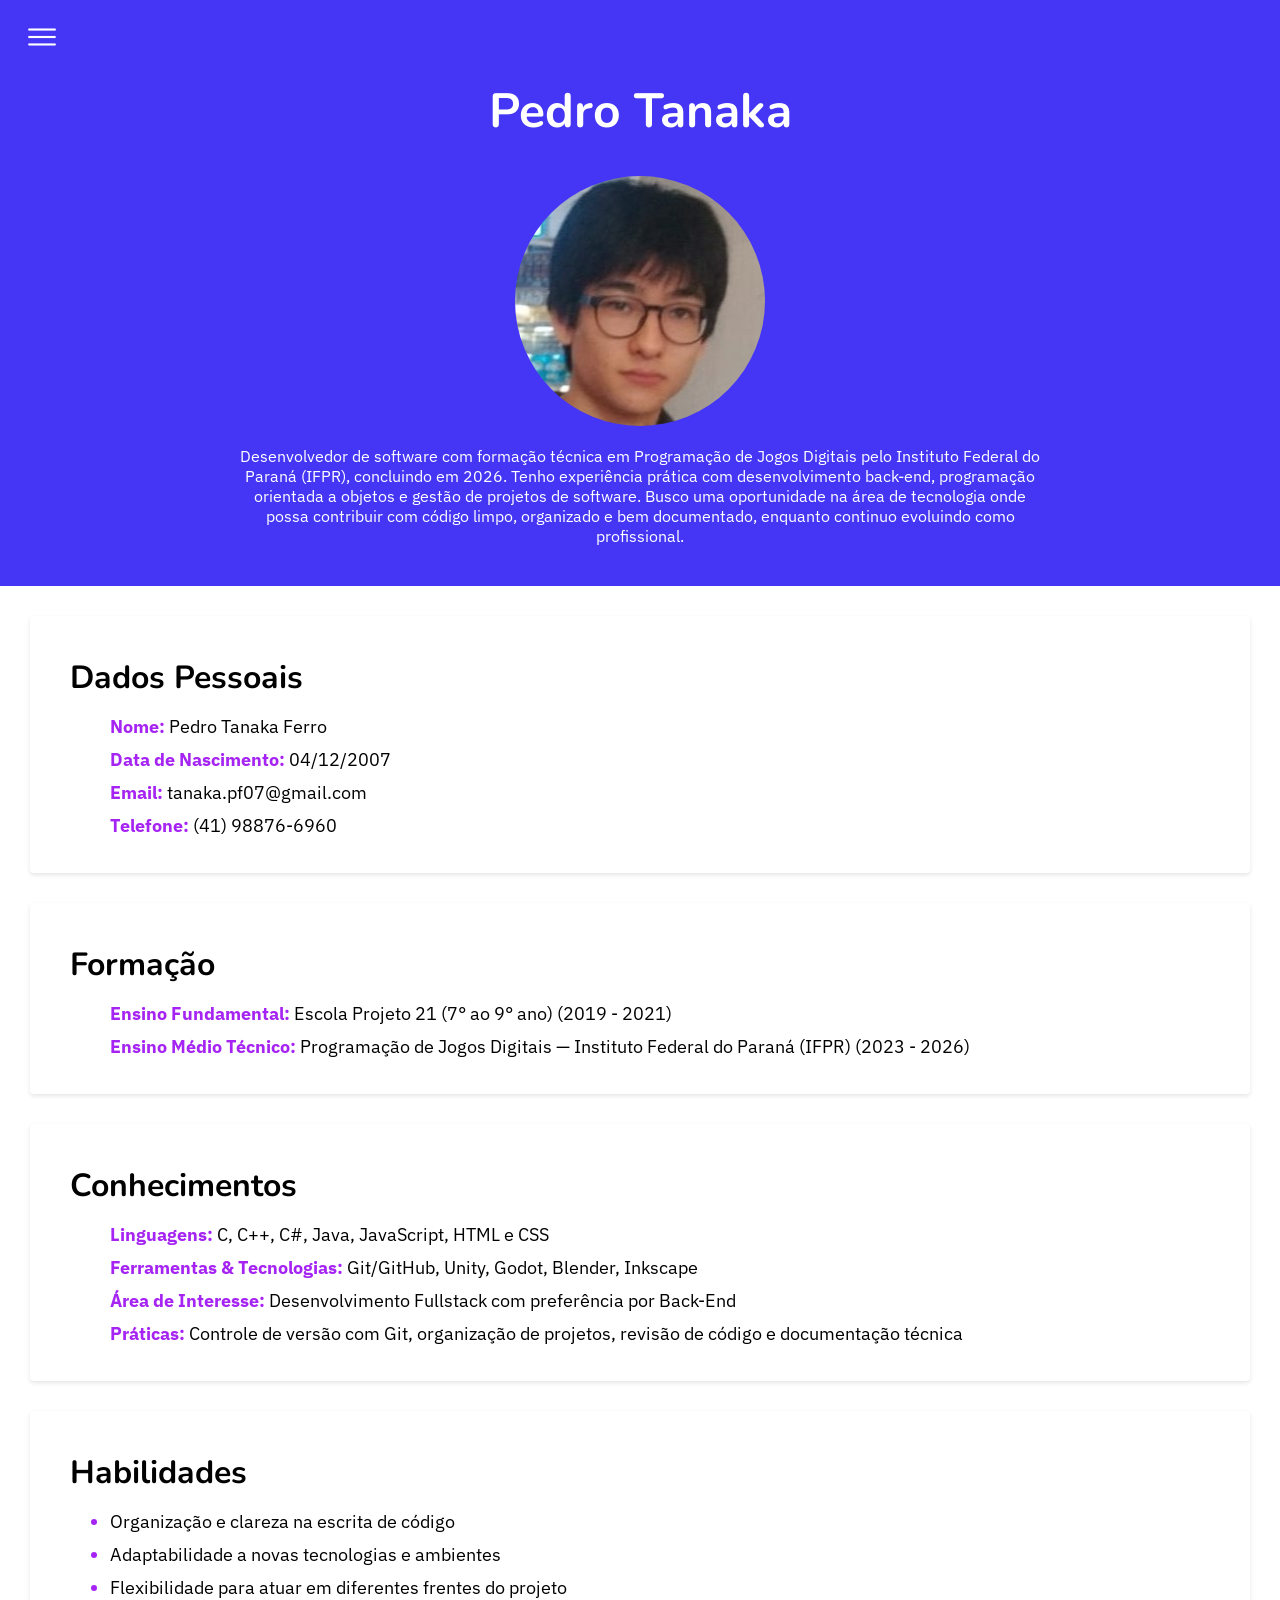
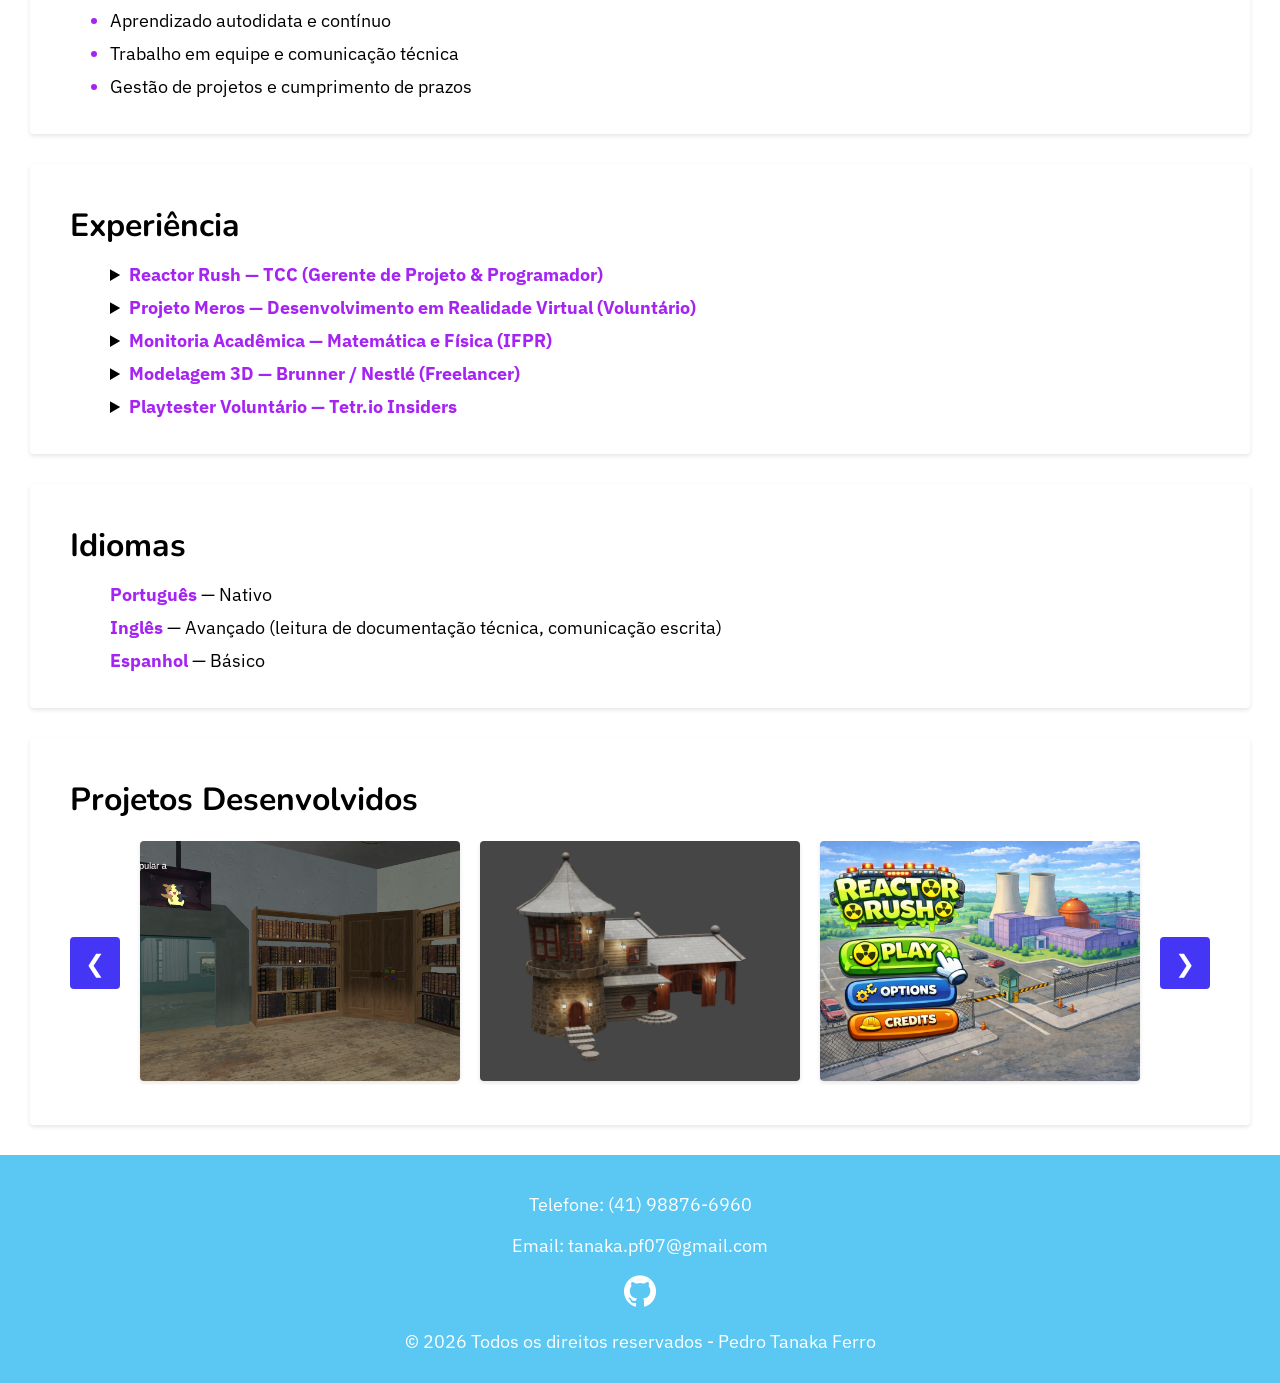
==== commit e5295071: "Carrossel" ====
--- a/index.html
+++ b/index.html
@@ -110,6 +110,23 @@
             </ul>
         </section>
 
+        <section id="projetos">
+            <h2>Projetos Desenvolvidos</h2>
+            <div class="carousel-container">
+                <button class="carousel-btn prev-btn" onclick="moveCarousel(-1)">&#10094;</button>
+                <div class="carousel-wrapper">
+                    <div class="carousel-track" id="carouselTrack">
+                        <div class="carousel-item"><img src="imagens/projeto1.png" alt="Projeto 1"></div>
+                        <div class="carousel-item"><img src="imagens/projeto2.png" alt="Projeto 2"></div>
+                        <div class="carousel-item"><img src="imagens/projeto3.png" alt="Projeto 3"></div>
+                        <div class="carousel-item"><img src="imagens/projeto4.png" alt="Projeto 4"></div>
+                        <div class="carousel-item"><img src="imagens/projeto5.png" alt="Projeto 5"></div>
+                    </div>
+                </div>
+                <button class="carousel-btn next-btn" onclick="moveCarousel(1)">&#10095;</button>
+            </div>
+        </section>
+
         <footer id="contato">
             <p>Telefone: (41) 98876-6960</p>
             <p>Email: tanaka.pf07@gmail.com</p>
--- a/css/style.css
+++ b/css/style.css
@@ -134,3 +134,53 @@
   #sidebar a {font-size: 16px;}
 }
 
+/* Carrossel de Projetos */
+.carousel-container {
+    display: flex;
+    align-items: center;
+    position: relative;
+    max-width: 100%;
+    margin: 20px auto;
+}
+
+.carousel-wrapper {
+    overflow: hidden;
+    width: 100%;
+    margin: 0 10px;
+}
+
+.carousel-track {
+    display: flex;
+    transition: transform 0.4s ease-in-out;
+}
+
+.carousel-item {
+    /* Define o cálculo matemático exato para exibir 3 itens por vez com espaçamento */
+    flex: 0 0 calc(33.333% - 20px);
+    margin: 0 10px;
+    box-sizing: border-box;
+}
+
+.carousel-item img {
+    width: 100%;
+    height: 240px; /* Altere a altura se preferir */
+    object-fit: cover;
+    border-radius: 4px;
+    box-shadow: 0 2px 4px rgba(0,0,0,0.1);
+}
+
+.carousel-btn {
+    background-color: #4436F4;
+    color: white;
+    border: none;
+    font-size: 24px;
+    padding: 10px 15px;
+    cursor: pointer;
+    border-radius: 4px;
+    transition: background-color 0.3s;
+    z-index: 2;
+}
+
+.carousel-btn:hover {
+    background-color: #A624F3;
+}
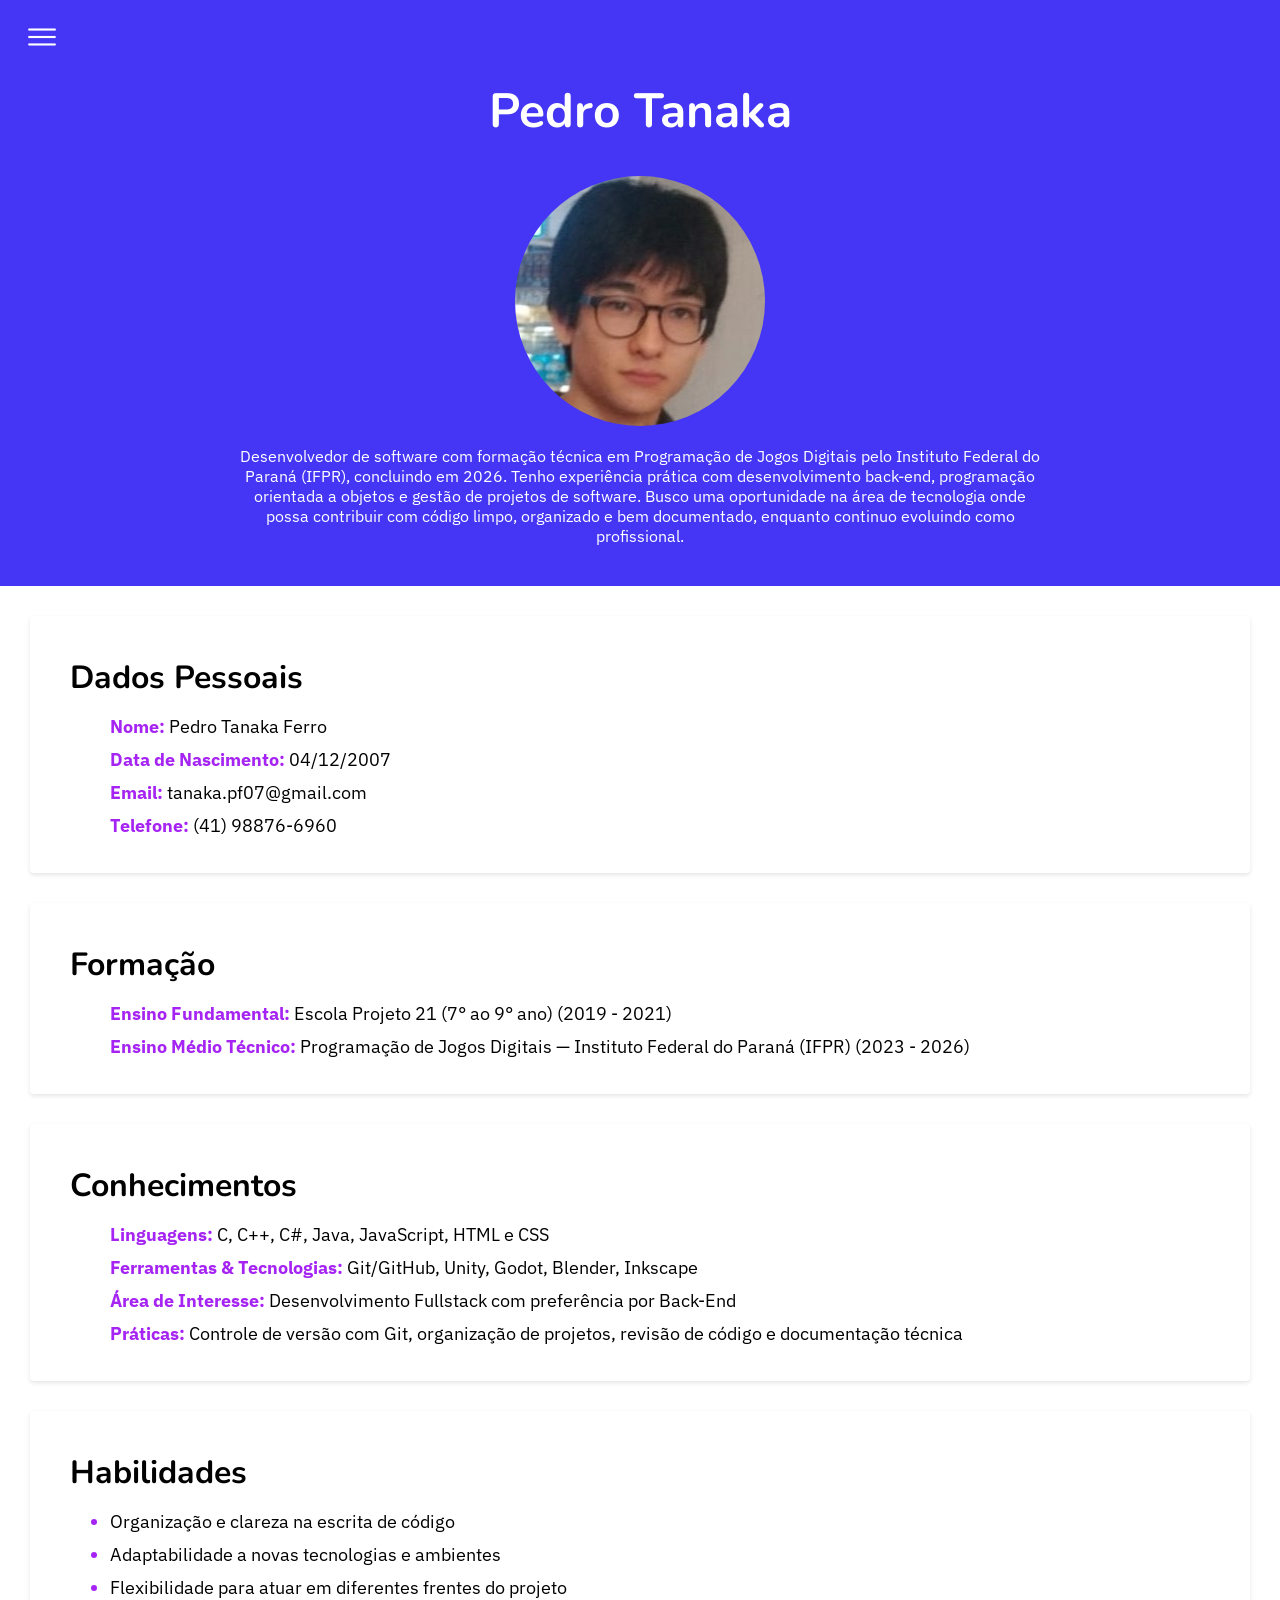
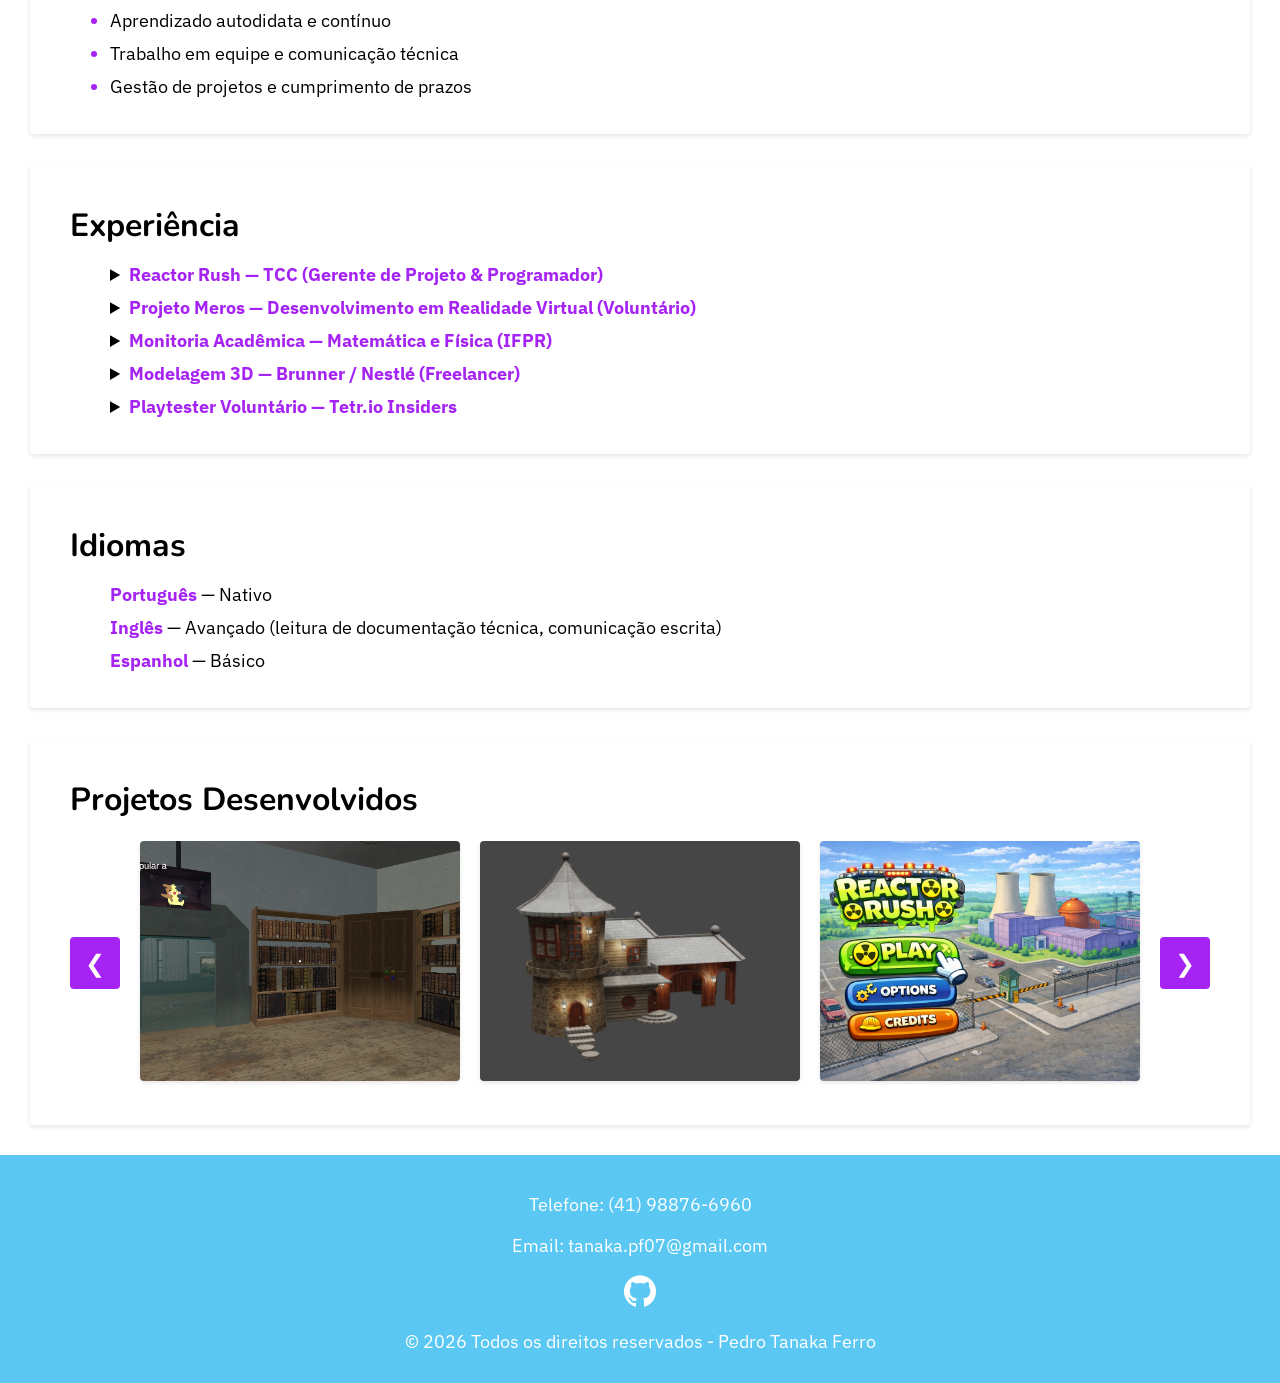
==== commit 823aa261: "Pop-up Quando clica na imagem do carrossel, aparece um pop-up com a imagem e uma descrição." ====
--- a/index.html
+++ b/index.html
@@ -71,7 +71,7 @@
                 <li>
                     <details>
                         <summary><b class="topic">Reactor Rush — TCC (Gerente de Projeto & Programador)</b></summary>
-                        <p>Projeto de Conclusão de Curso em desenvolvimento desde 2026 pelo IFPR. Jogo educativo sobre operação de usina nuclear, com foco em representar processos físicos reais de forma lúdica. Atuo como programador principal e gerente do projeto, sendo responsável pela arquitetura do software, distribuição de tarefas e acompanhamento das entregas da equipe.</p>
+                        <p>Projeto de Conclusão de Curso em desenvolvimento desde 2026 pelo IFPR. Jogo educativo sobre operação de usina nuclear, com foco em representar processos físicos reais de forma lúdica. Atua como programador principal e gerente do projeto, sendo responsável pela arquitetura do software, distribuição de tarefas e acompanhamento das entregas da equipe.</p>
                     </details>
                 </li>
                 <li>
@@ -116,16 +116,24 @@
                 <button class="carousel-btn prev-btn" onclick="moveCarousel(-1)">&#10094;</button>
                 <div class="carousel-wrapper">
                     <div class="carousel-track" id="carouselTrack">
-                        <div class="carousel-item"><img src="imagens/projeto1.png" alt="Projeto 1"></div>
-                        <div class="carousel-item"><img src="imagens/projeto2.png" alt="Projeto 2"></div>
-                        <div class="carousel-item"><img src="imagens/projeto3.png" alt="Projeto 3"></div>
-                        <div class="carousel-item"><img src="imagens/projeto4.png" alt="Projeto 4"></div>
-                        <div class="carousel-item"><img src="imagens/projeto5.png" alt="Projeto 5"></div>
+                        <div class="carousel-item"><img src="imagens/projeto1.png" alt="Projeto 1" data-desc="Ocultaria: Jogo de escape room, no qual o jogador deve resolver desafios para sair da sala enquanto tenta desvendar um caso de assassinato ocorrido no local." onclick="openModal(this)"></div>
+                        <div class="carousel-item"><img src="imagens/projeto2.png" alt="Projeto 2" data-desc="Casinha: Modelo em 3D de uma casa simples feito no blender na disciplina de design." onclick="openModal(this)"></div>
+                        <div class="carousel-item"><img src="imagens/projeto3.png" alt="Projeto 3" data-desc="Reactor Rush: Jogo como Trabalho de Conclusão de Curso (TCC), que se passa em uma usina nuclear que o jogador deve administrar, enquanto resolve problemas que comprometem o seu funcionamento e podem causar um desastre." onclick="openModal(this)"></div>
+                        <div class="carousel-item"><img src="imagens/projeto4.png" alt="Projeto 4" data-desc="The Last of Cheese: Jogo de plataforma 2D no qual o jogador é um rato que sai do esgoto e vai para a cidade em busca de queijos." onclick="openModal(this)"></div>
+                        <div class="carousel-item"><img src="imagens/projeto5.png" alt="Projeto 5" data-desc="Canhões: Jogo simples de terminal no qual dois jogadoes comptem tentando acertar o canhão do adversário em um terreno gerado aleatoriamente." onclick="openModal(this)"></div>
                     </div>
                 </div>
                 <button class="carousel-btn next-btn" onclick="moveCarousel(1)">&#10095;</button>
             </div>
         </section>
+
+        <div id="projectModal" class="modal">
+            <span class="modal-close" onclick="closeModal()">&times;</span>
+            <div class="modal-content">
+                <img id="modalImg" src="" alt="Imagem Ampliada">
+                <p id="modalText"></p>
+            </div>
+        </div>
 
         <footer id="contato">
             <p>Telefone: (41) 98876-6960</p>
--- a/css/style.css
+++ b/css/style.css
@@ -170,7 +170,7 @@
 }
 
 .carousel-btn {
-    background-color: #4436F4;
+    background-color: #A624F3;
     color: white;
     border: none;
     font-size: 24px;
@@ -184,3 +184,63 @@
 .carousel-btn:hover {
     background-color: #A624F3;
 }
+
+/* Estilização do Pop-up (Modal) */
+.modal {
+    display: none; /* Escondido por padrão */
+    position: fixed;
+    z-index: 1000; /* Garante que vai ficar por cima de tudo */
+    left: 0;
+    top: 0;
+    width: 100%;
+    height: 100%;
+    background-color: rgba(0, 0, 0, 0.8); /* Fundo preto semi-transparente */
+    justify-content: center;
+    align-items: center;
+}
+
+.modal-content {
+    background-color: #fff;
+    padding: 20px;
+    border-radius: 8px;
+    max-width: 600px;
+    width: 90%;
+    text-align: center;
+    box-shadow: 0 4px 10px rgba(0, 0, 0, 0.3);
+    animation: fadeIn 0.3s ease-in-out;
+}
+
+.modal-content img {
+    width: 100%;
+    max-height: 400px;
+    object-fit: contain;
+    border-radius: 4px;
+}
+
+.modal-content p {
+    color: #333;
+    margin-top: 15px;
+    font-size: 16px;
+    line-height: 1.5;
+}
+
+.modal-close {
+    position: absolute;
+    top: 20px;
+    right: 30px;
+    color: #fff;
+    font-size: 40px;
+    font-weight: bold;
+    cursor: pointer;
+    transition: color 0.2s;
+}
+
+.modal-close:hover {
+    color: #A624F3; /* Muda para a cor roxa padrão do seu site ao passar o mouse */
+}
+
+/* Animação suave de abertura */
+@keyframes fadeIn {
+    from { opacity: 0; transform: scale(0.9); }
+    to { opacity: 1; transform: scale(1); }
+}
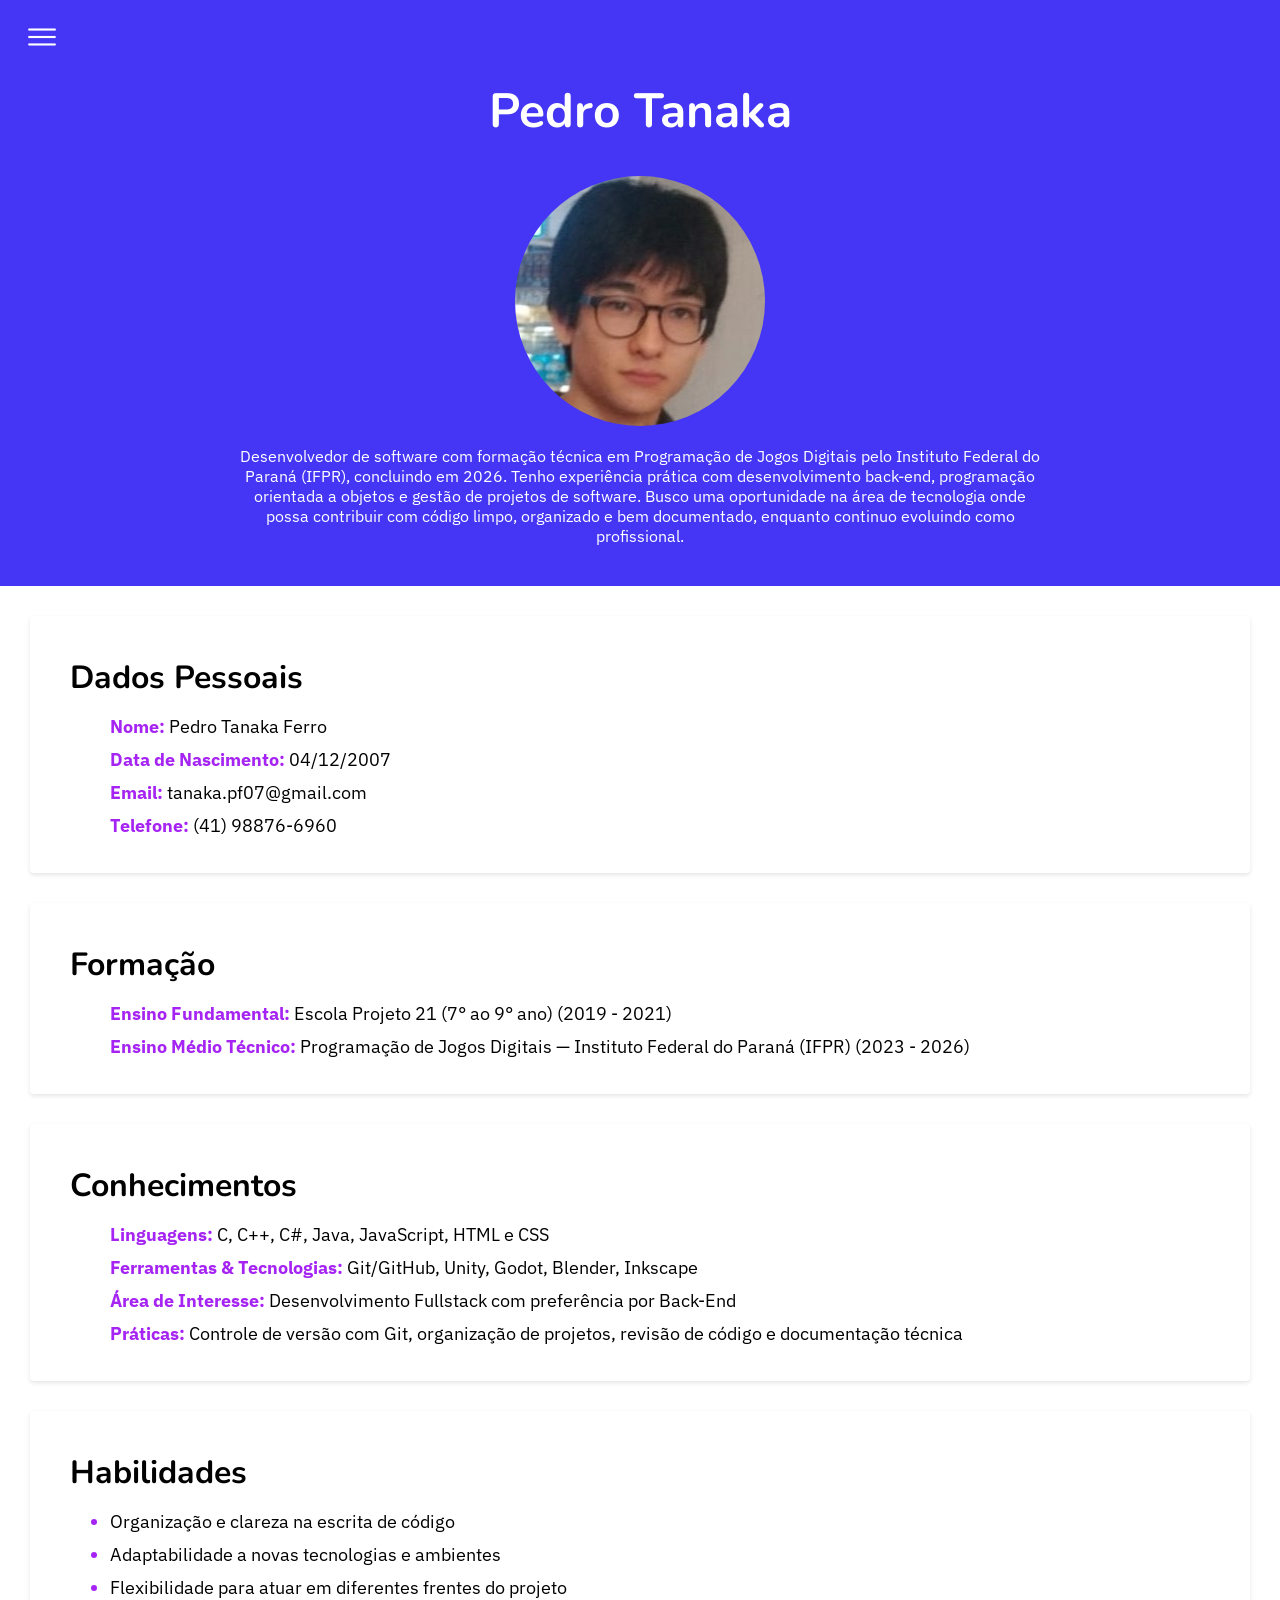
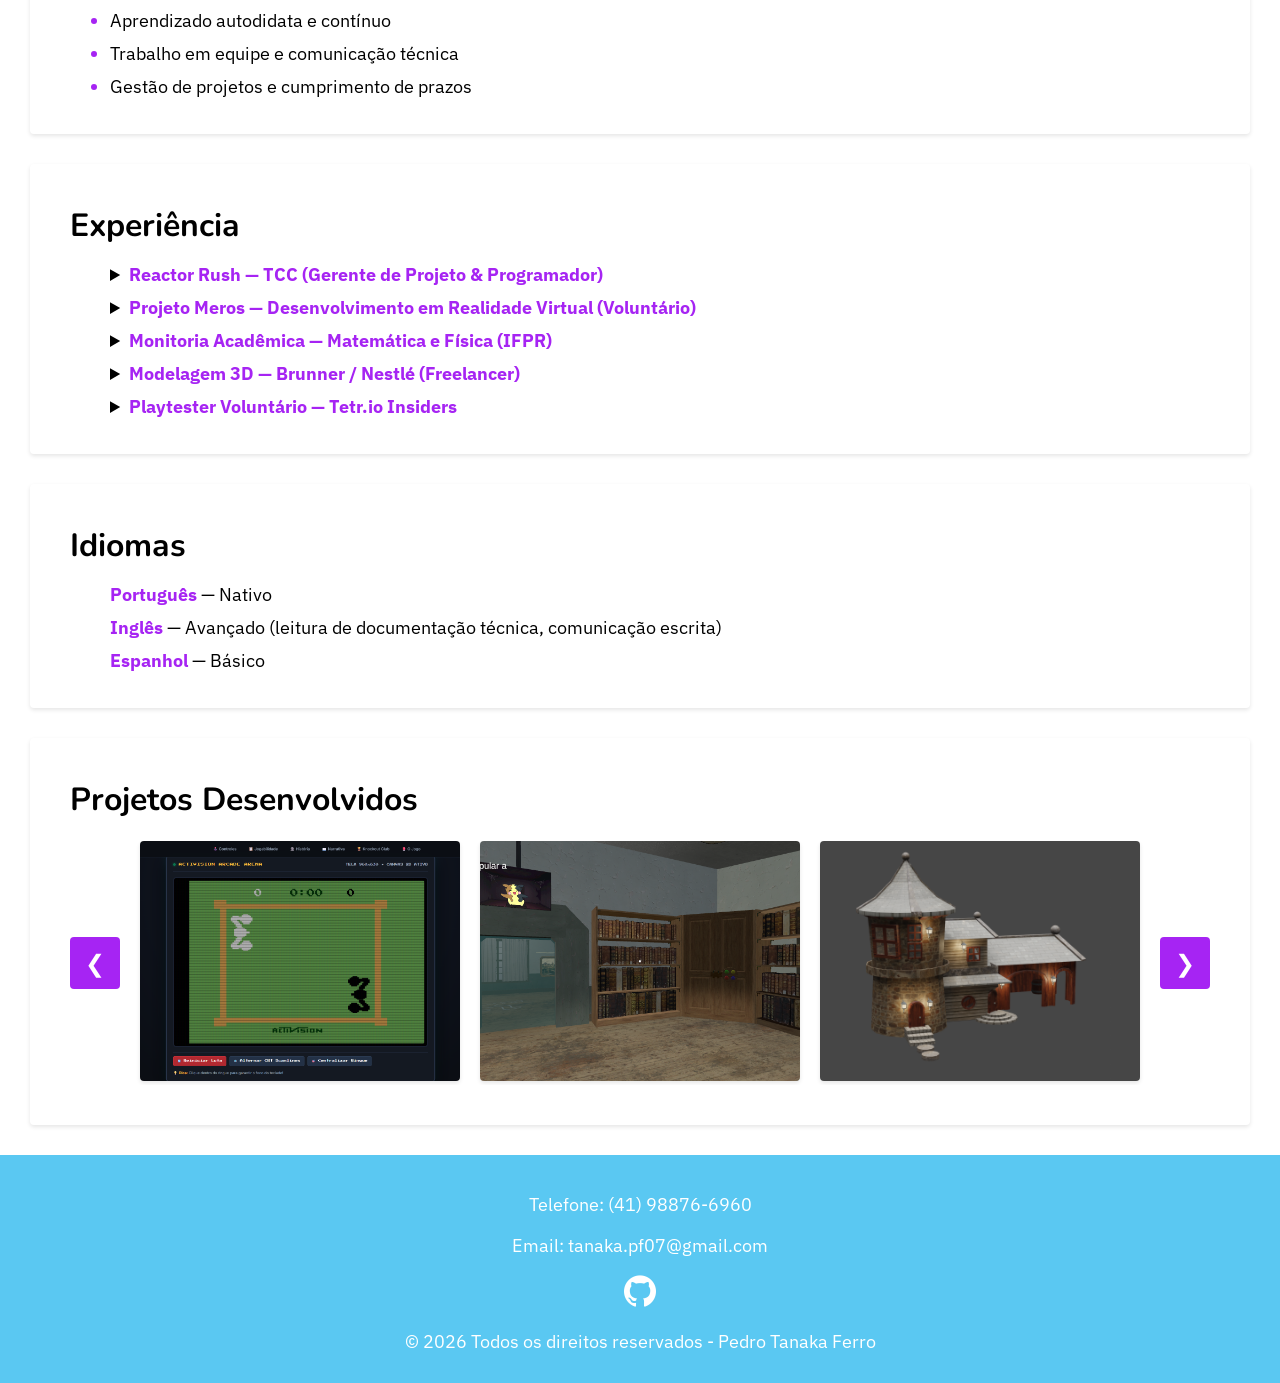
==== commit 5519f376: "Jogo atari boxing" ====
--- a/index.html
+++ b/index.html
@@ -116,6 +116,11 @@
                 <button class="carousel-btn prev-btn" onclick="moveCarousel(-1)">&#10094;</button>
                 <div class="carousel-wrapper">
                     <div class="carousel-track" id="carouselTrack">
+                        <div class="carousel-item">
+                            <a href="Atari-Boxing/game.html">
+                                <img src="imagens/projeto0.png" alt="Atari Boxing">
+                            </a>
+                        </div>
                         <div class="carousel-item"><img src="imagens/projeto1.png" alt="Projeto 1" data-desc="Ocultaria: Jogo de escape room, no qual o jogador deve resolver desafios para sair da sala enquanto tenta desvendar um caso de assassinato ocorrido no local." onclick="openModal(this)"></div>
                         <div class="carousel-item"><img src="imagens/projeto2.png" alt="Projeto 2" data-desc="Casinha: Modelo em 3D de uma casa simples feito no blender na disciplina de design." onclick="openModal(this)"></div>
                         <div class="carousel-item"><img src="imagens/projeto3.png" alt="Projeto 3" data-desc="Reactor Rush: Jogo como Trabalho de Conclusão de Curso (TCC), que se passa em uma usina nuclear que o jogador deve administrar, enquanto resolve problemas que comprometem o seu funcionamento e podem causar um desastre." onclick="openModal(this)"></div>
